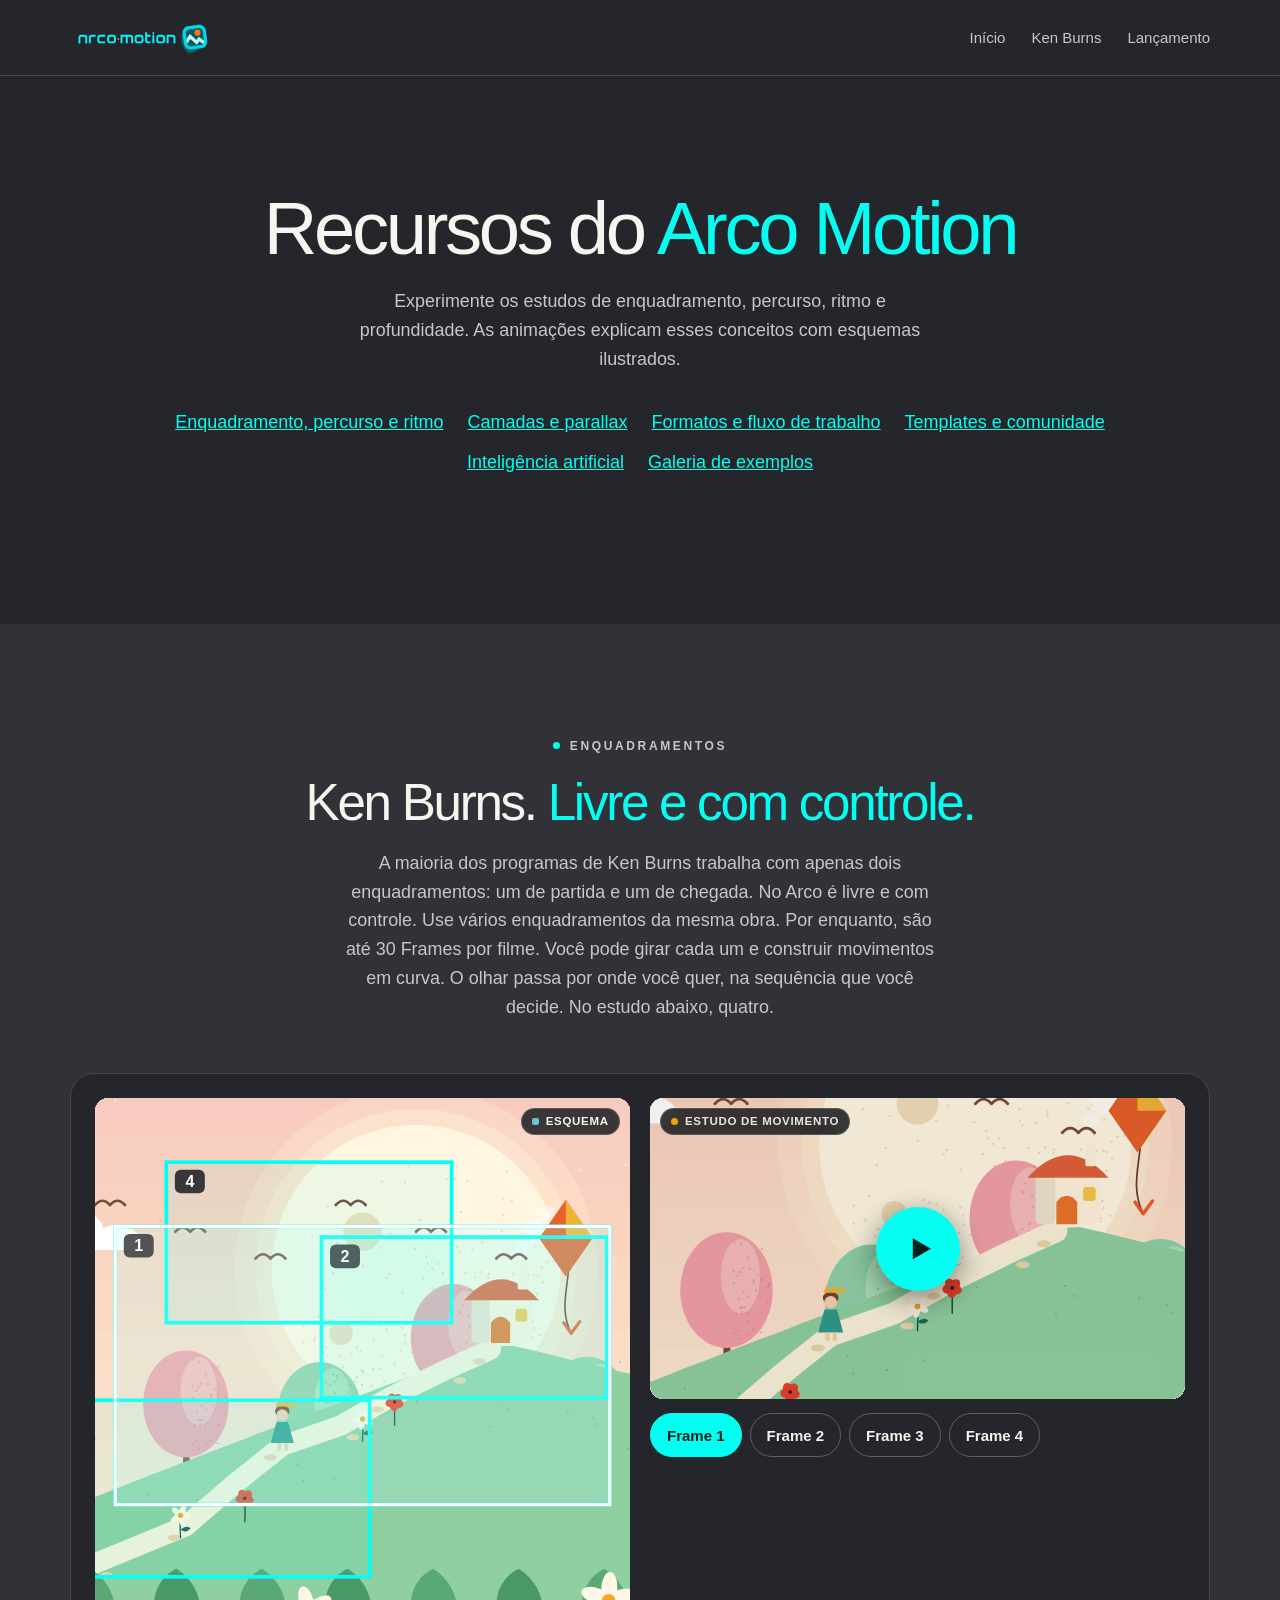
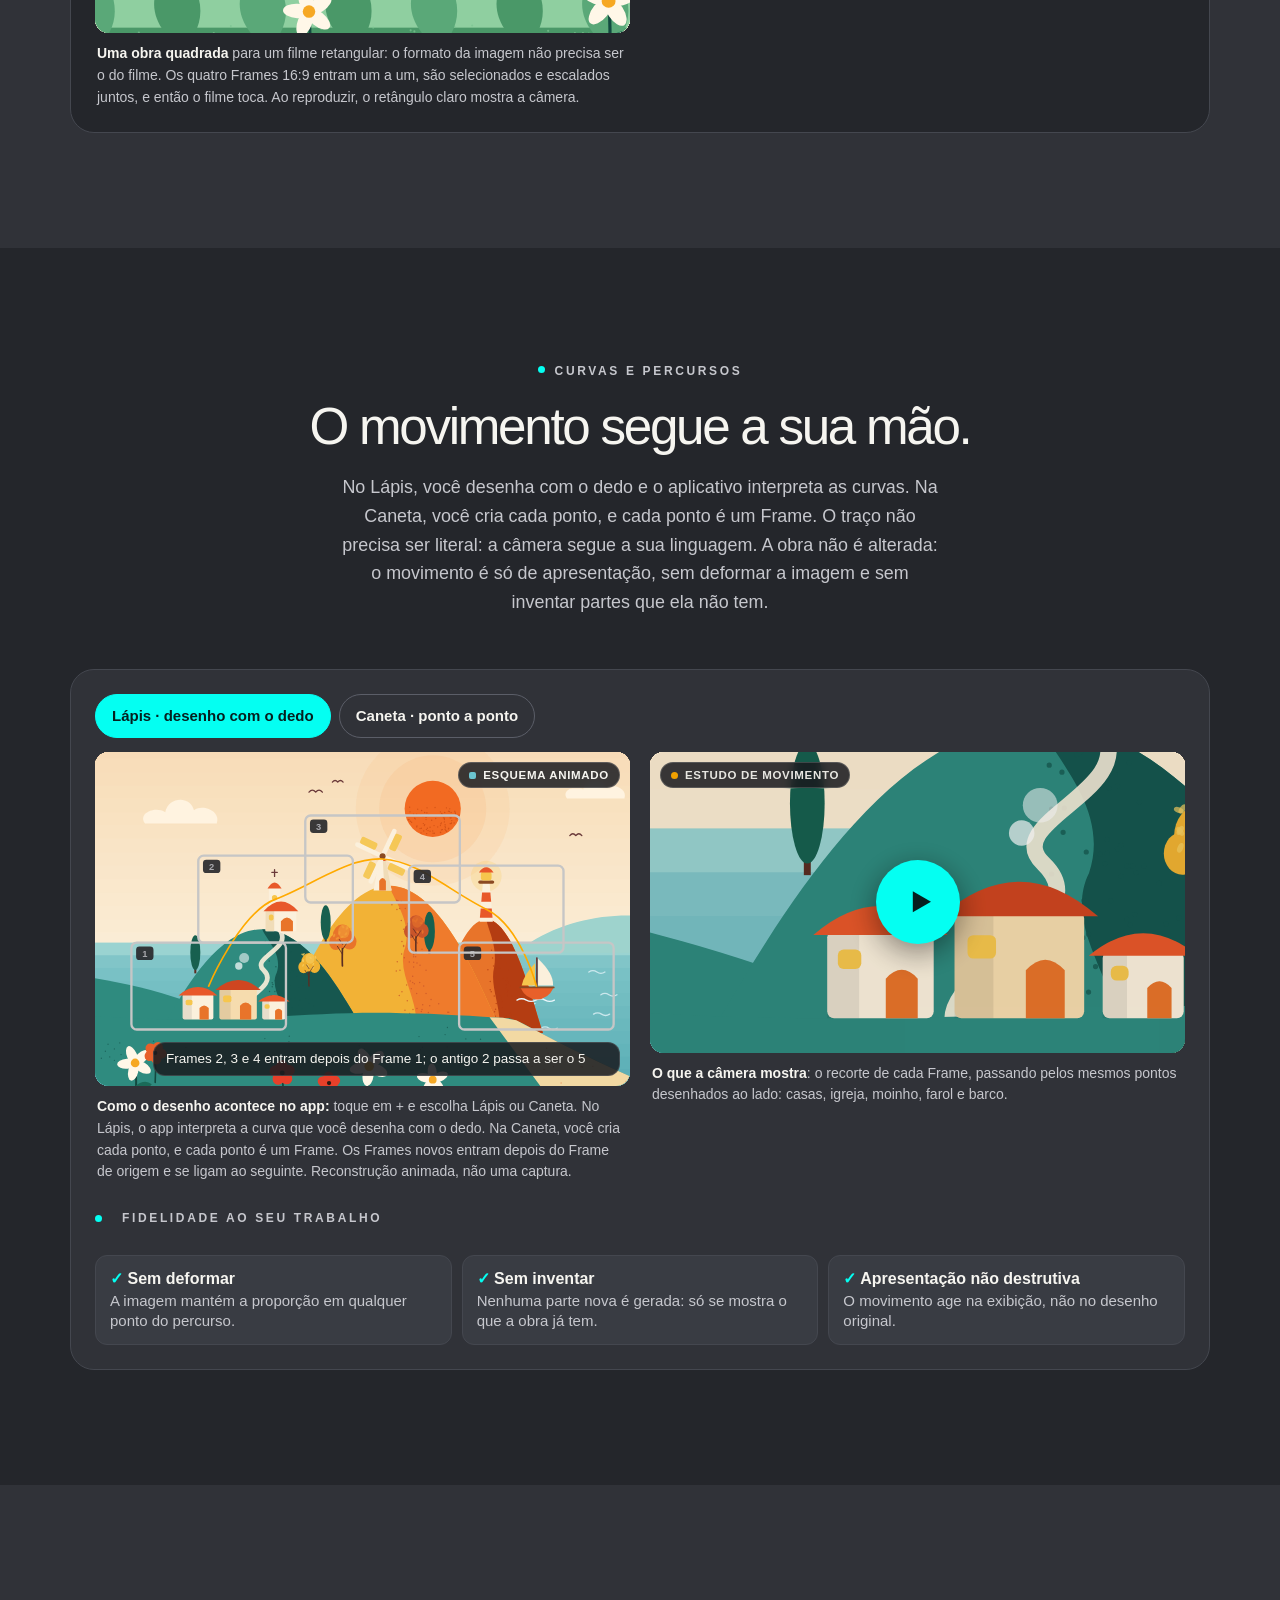
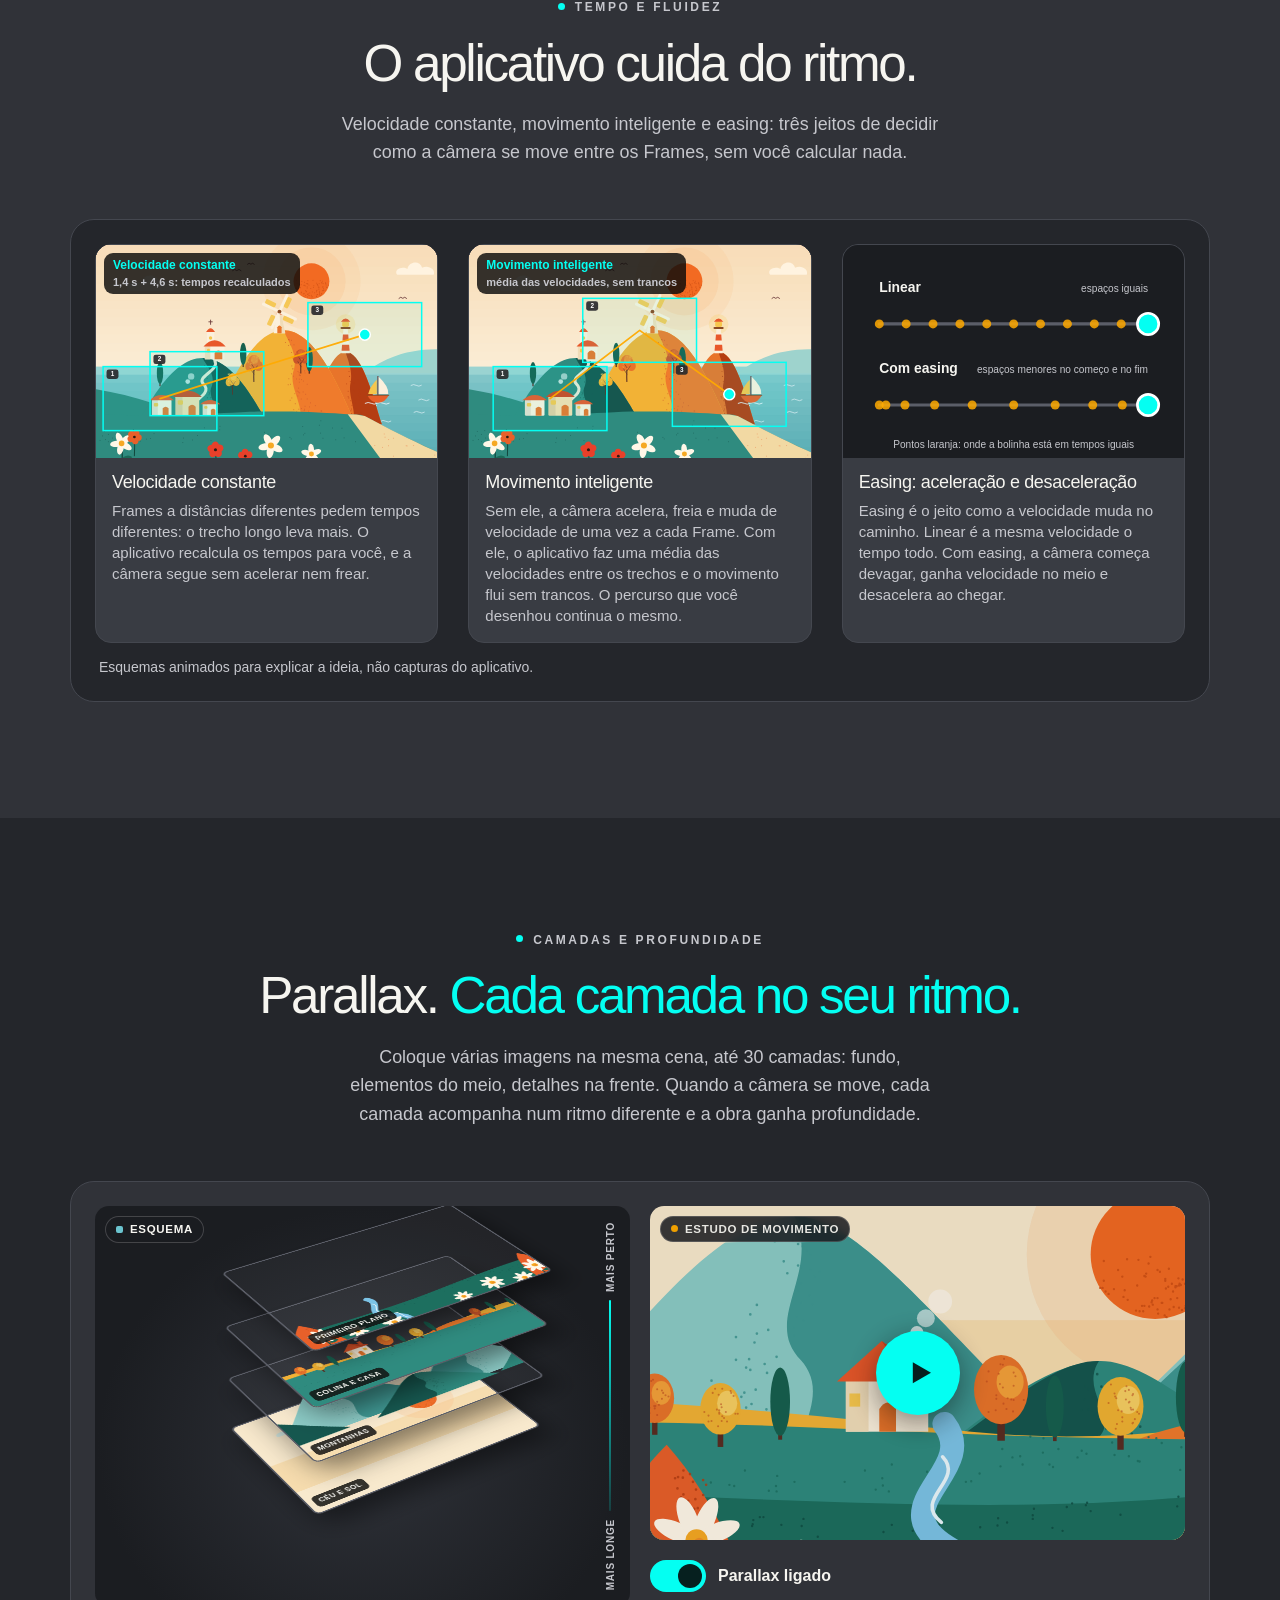
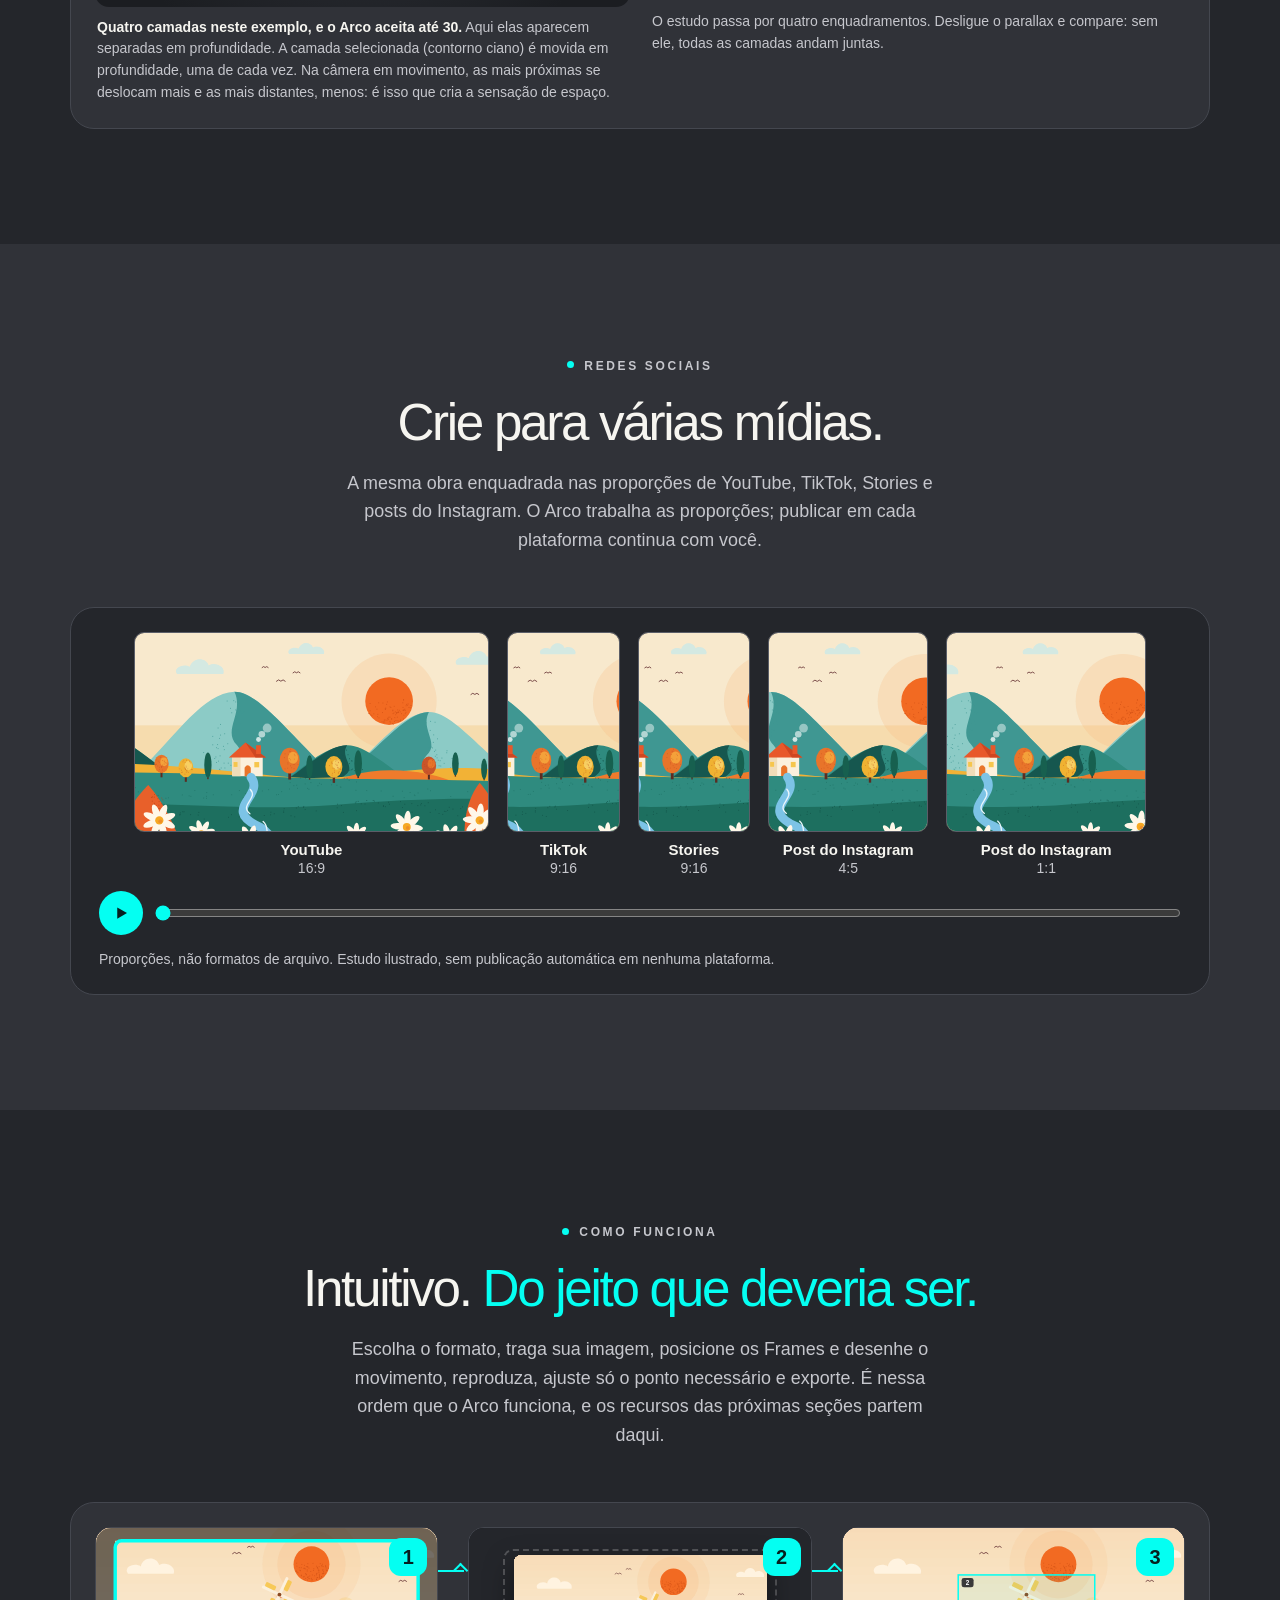
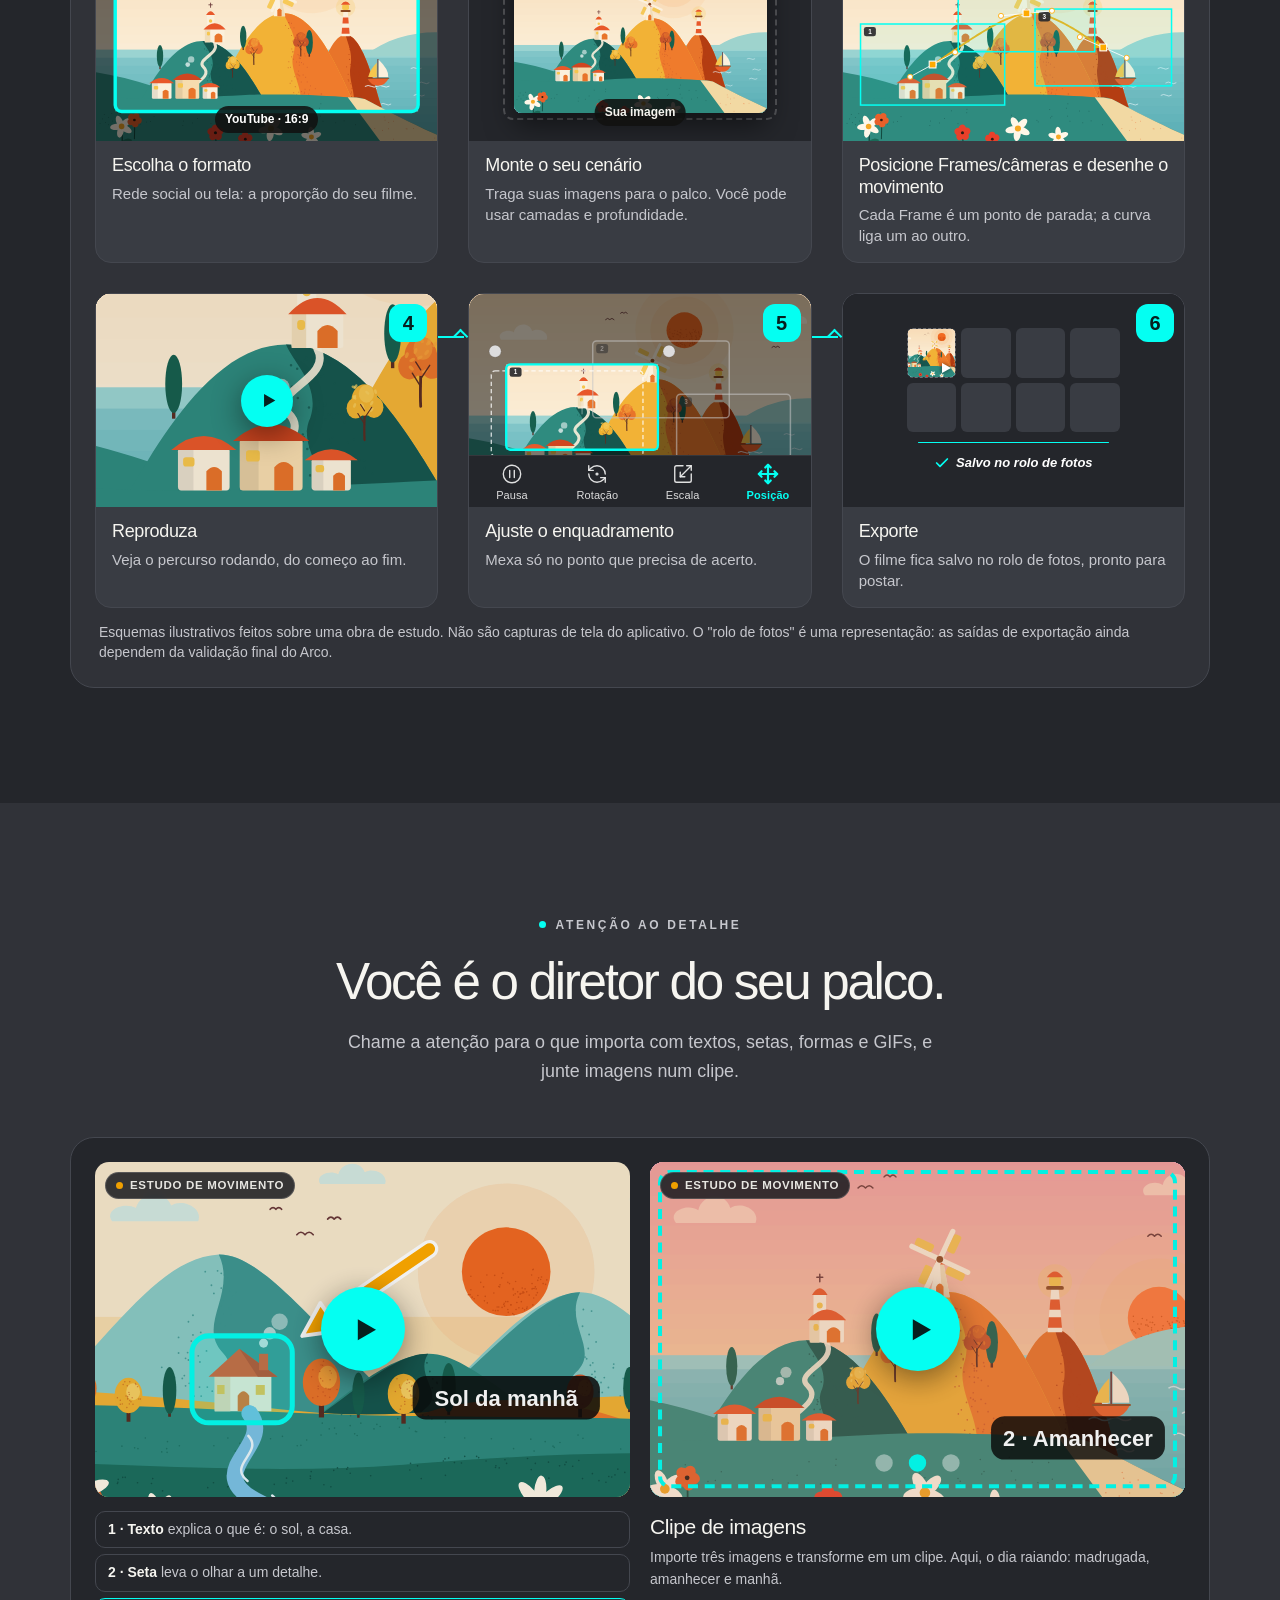
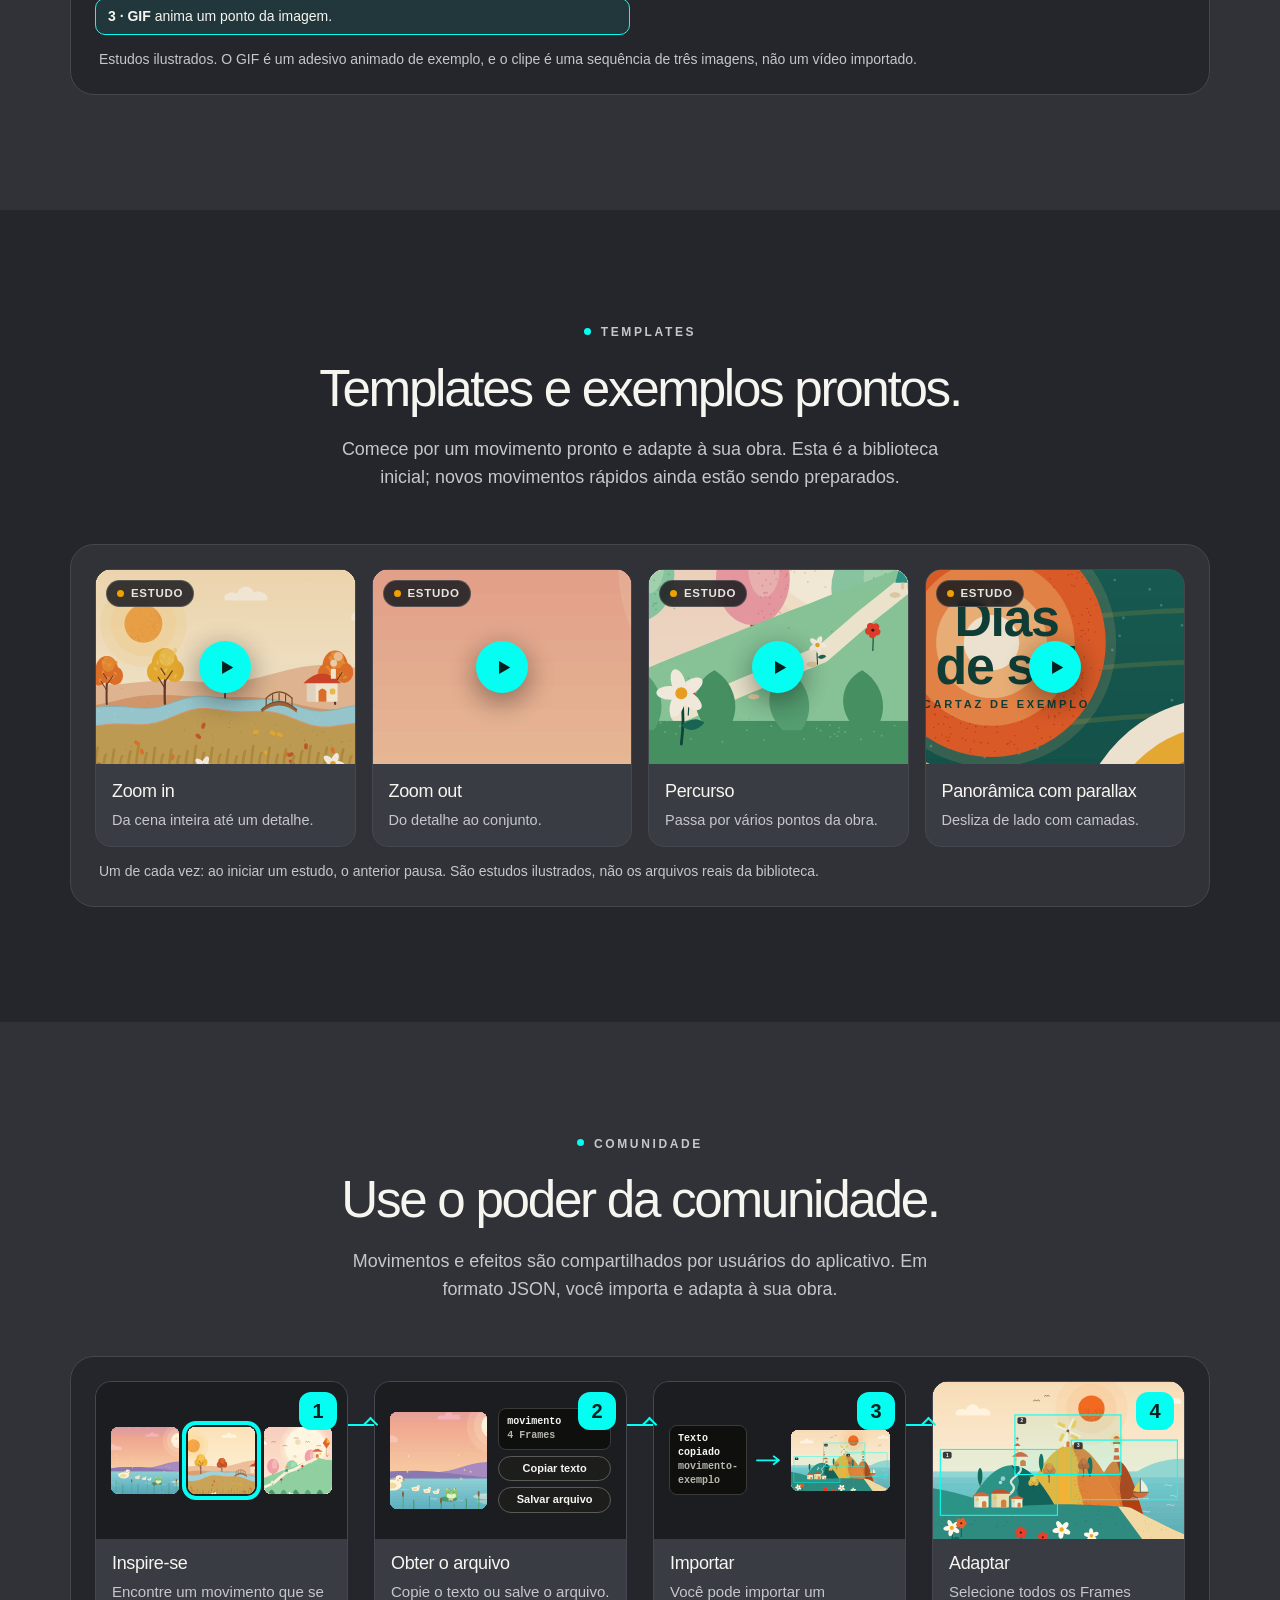
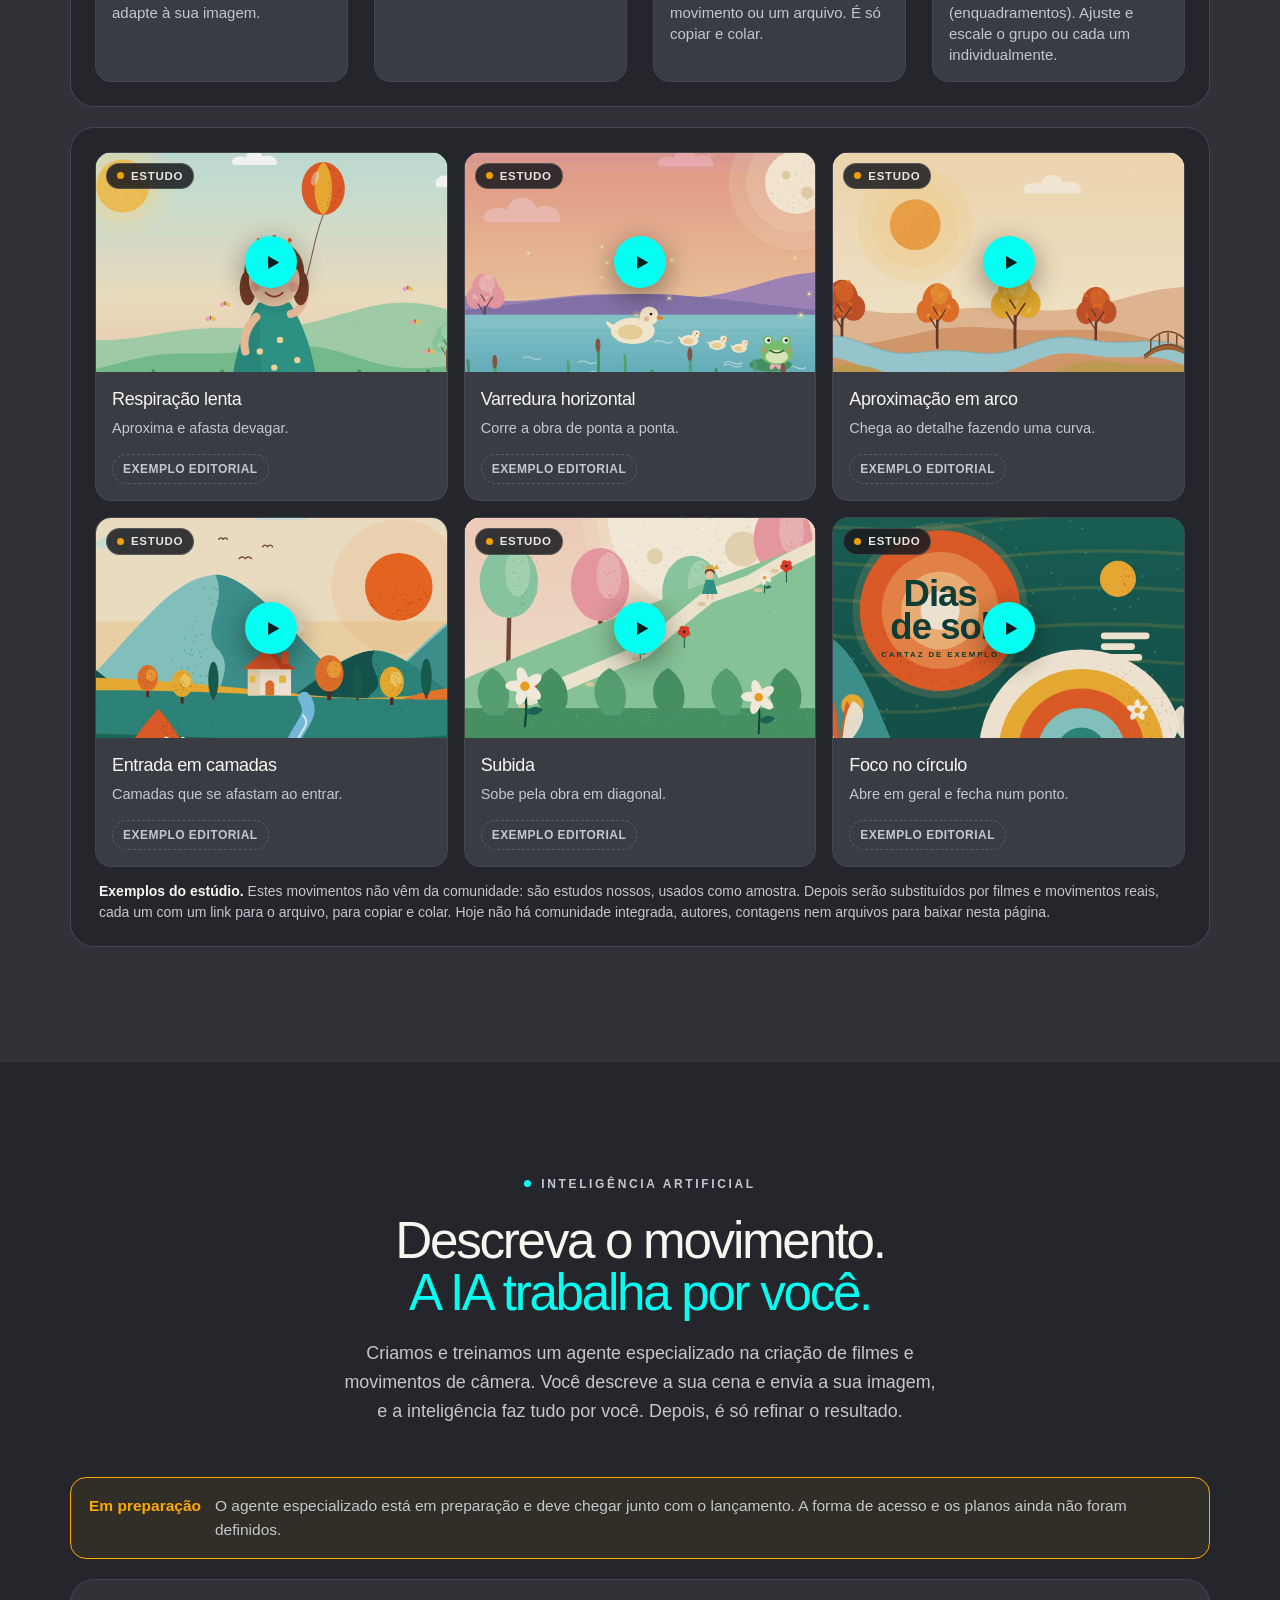
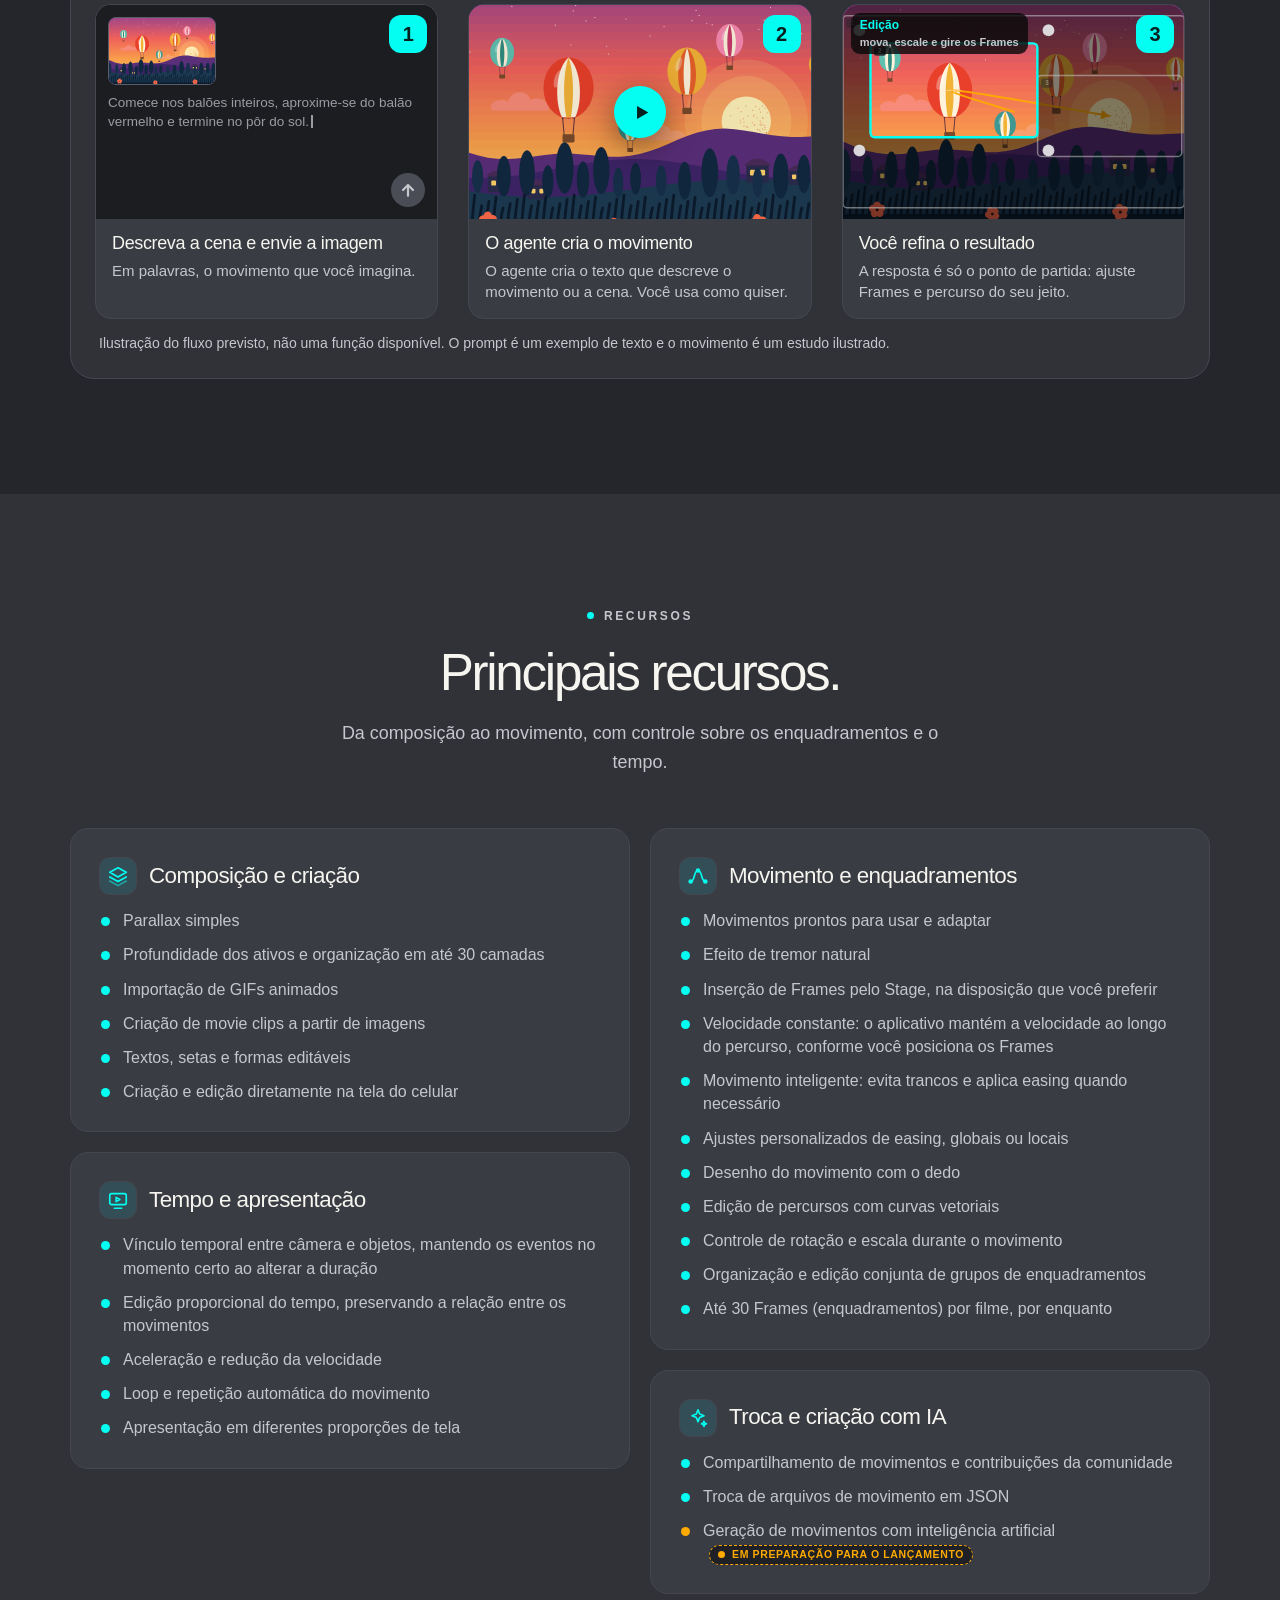
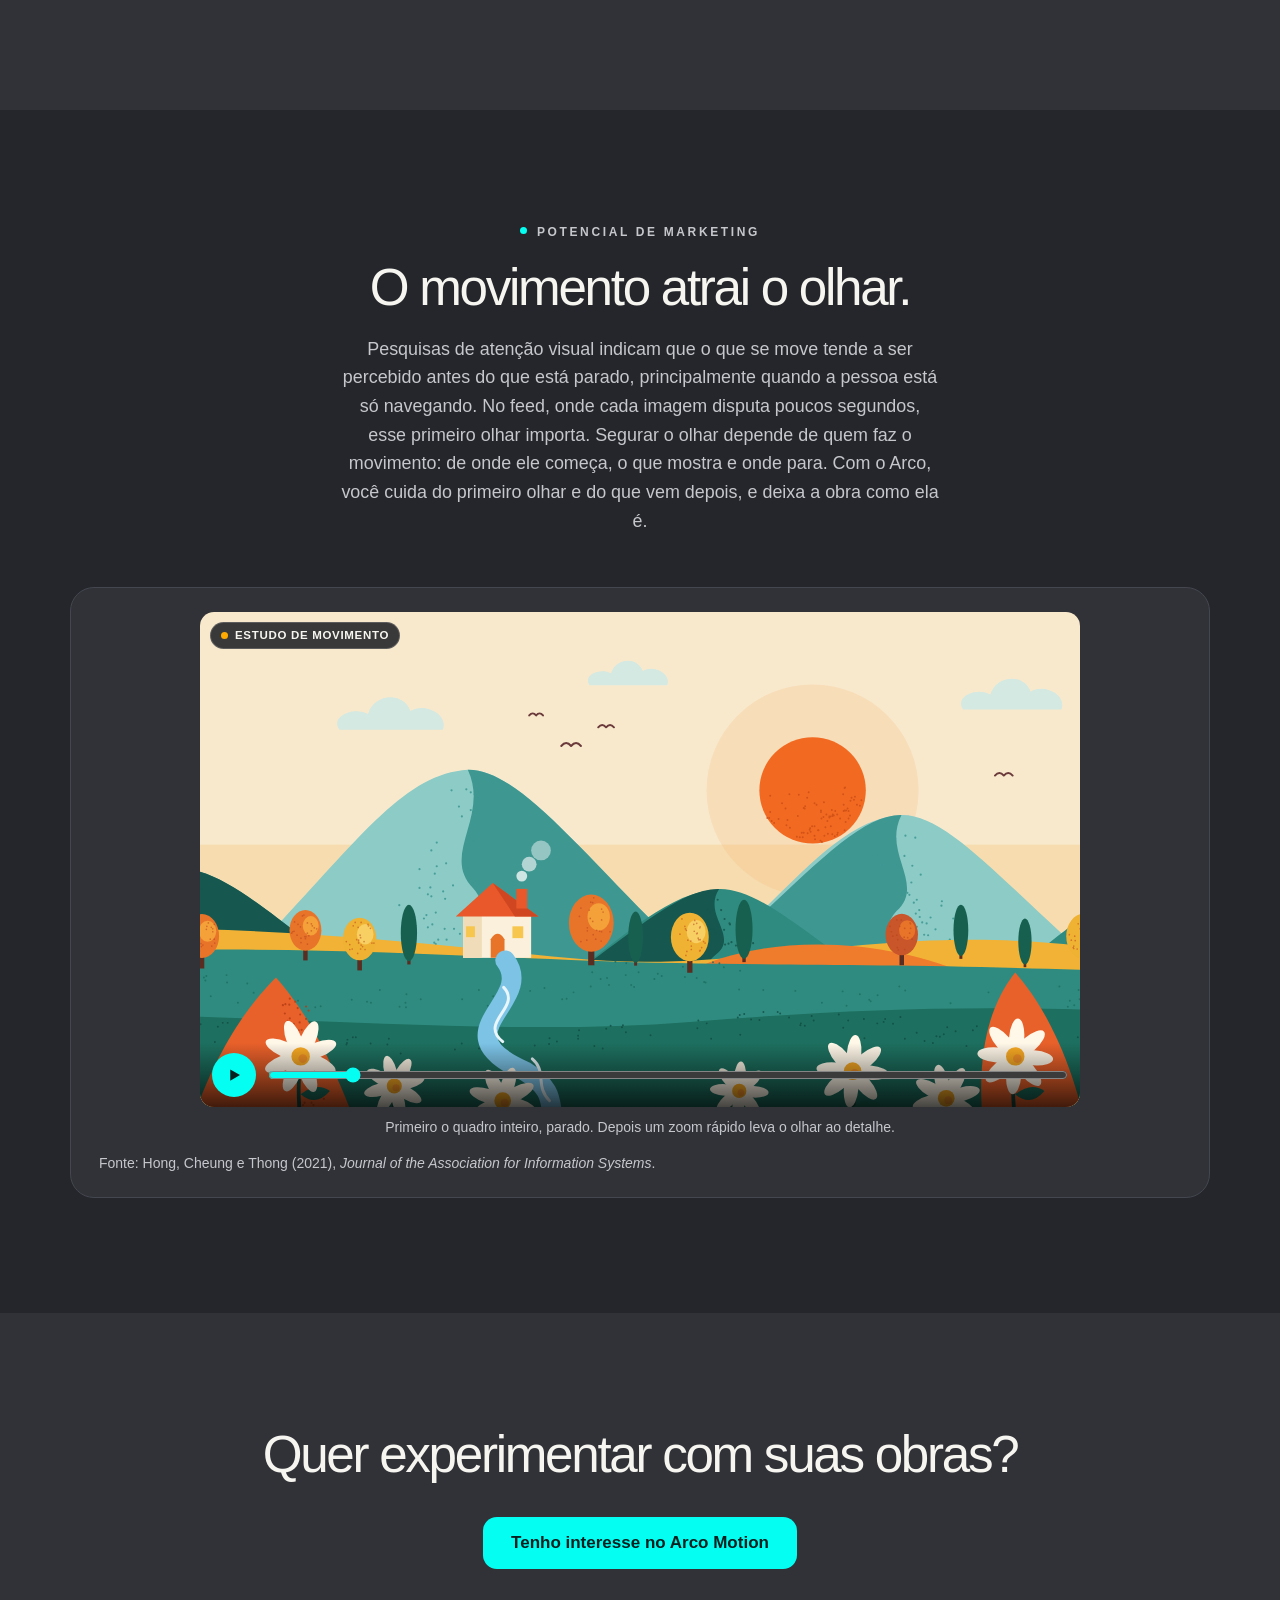
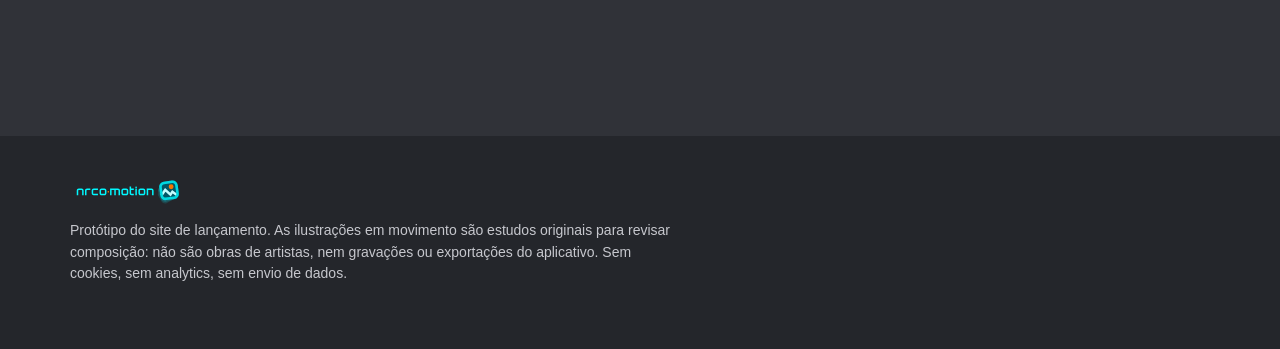
==== recursos.html @ 16046665 "Publica prévia do site Arco Motion" ====
<!doctype html>
<html lang="pt-BR">
<head>
<meta charset="utf-8">
<meta name="viewport" content="width=device-width, initial-scale=1">
<title>Recursos do Arco Motion</title>
<meta name="description" content="Arco Motion: explore estudos de enquadramento, percurso, ritmo e profundidade.">
<meta name="theme-color" content="#24262b">
<link rel="icon" type="image/png" href="assets/arcomotion-simbolo.png">
<link rel="stylesheet" href="css/style.css">
</head>
<body>
<a class="skip" href="#conteudo">Ir para o conteúdo</a>

<header class="top">
  <div class="wrap">
    <a class="brand" href="index.html" aria-label="Arco Motion — início">
      <img src="assets/arco-motion-fundo-escuro.svg" width="382" height="100" alt="Arco Motion">
    </a>
    <nav class="nav landing-nav" aria-label="Páginas">
      <a href="index.html">Início</a>
      <a href="#kenburns">Ken Burns</a>
      <a href="index.html#lista">Lançamento</a>
    </nav>
  </div>
</header>

<main id="conteudo">

<section class="s hero" id="topo" aria-labelledby="h-recursos-page">
  <div class="wrap">
    <div class="head">
      <h1 id="h-recursos-page">Recursos do <span class="cy">Arco Motion</span></h1>
      <p>Experimente os estudos de enquadramento, percurso, ritmo e profundidade. As animações explicam esses conceitos com esquemas ilustrados.</p>
      <nav class="cta landing-actions" aria-label="Explorar por assunto">
        <a href="#kenburns">Enquadramento, percurso e ritmo</a>
        <a href="#camadas">Camadas e parallax</a>
        <a href="#midias">Formatos e fluxo de trabalho</a>
        <a href="#templates">Templates e comunidade</a>
        <a href="#ia">Inteligência artificial</a>
        <a href="index.html#exemplos">Galeria de exemplos</a>
      </nav>
    </div>
  </div>
</section>

<section class="s" id="kenburns" aria-labelledby="h-kb">
  <div class="wrap">
    <div class="head">
      <p class="hat">Enquadramentos</p>
      <h2 id="h-kb">Ken Burns. <span class="sub">Livre e com controle.</span></h2>
      <p>A maioria dos programas de Ken Burns trabalha com apenas dois enquadramentos: um de partida e um de chegada. No Arco é livre e com controle. Use vários enquadramentos da mesma obra. Por enquanto, são até 30 Frames por filme. Você pode girar cada um e construir movimentos em curva. O olhar passa por onde você quer, na sequência que você decide. No estudo abaixo, quatro.</p>
    </div>
    <div class="media">
      <div class="pair">
        <div><div class="ovwrap sq" id="kb-ov"></div><p class="cap"><b>Uma obra quadrada</b> para um filme retangular: o formato da imagem não precisa ser o do filme. Os quatro Frames 16:9 entram um a um, são selecionados e escalados juntos, e então o filme toca. Ao reproduzir, o retângulo claro mostra a câmera.</p></div>
        <div><div class="player" id="kb-pl" data-motion="kenburns" data-aspect="16/9" data-title="Estudo de movimento: quatro enquadramentos da mesma obra"></div>
          <div class="chips" id="kb-chips" role="group" aria-label="Ir para o Frame (enquadramento)"></div></div>
      </div>
    </div>
  </div>
</section>

<section class="s" id="mao" aria-labelledby="h-mao">
  <div class="wrap">
    <div class="head">
      <p class="hat">Curvas e percursos</p>
      <h2 id="h-mao">O movimento segue a sua mão.</h2>
      <p>No Lápis, você desenha com o dedo e o aplicativo interpreta as curvas. Na Caneta, você cria cada ponto, e cada ponto é um Frame. O traço não precisa ser literal: a câmera segue a sua linguagem. A obra não é alterada: o movimento é só de apresentação, sem deformar a imagem e sem inventar partes que ela não tem.</p>
    </div>
    <div class="media">
      <div class="chips" style="margin:0 0 14px" role="group" aria-label="Tipo de percurso">
        <button class="chip" type="button" id="m-hand" aria-pressed="true">Lápis · desenho com o dedo</button>
        <button class="chip" type="button" id="m-vec" aria-pressed="false">Caneta · ponto a ponto</button>
      </div>
      <div class="pair">
        <div><div class="ovwrap" id="mao-ov"></div><p class="cap"><b>Como o desenho acontece no app:</b> toque em + e escolha Lápis ou Caneta. No Lápis, o app interpreta a curva que você desenha com o dedo. Na Caneta, você cria cada ponto, e cada ponto é um Frame. Os Frames novos entram depois do Frame de origem e se ligam ao seguinte. Reconstrução animada, não uma captura.</p></div>
        <div><div class="player" id="mao-pl" data-motion="hand" data-aspect="16/9" data-title="Estudo de movimento: câmera seguindo um percurso desenhado"></div><p class="cap"><b>O que a câmera mostra</b>: o recorte de cada Frame, passando pelos mesmos pontos desenhados ao lado: casas, igreja, moinho, farol e barco.</p></div>
      </div>
      <p class="hat" style="margin:28px 0 12px">Fidelidade ao seu trabalho</p>
      <ul class="checks">
        <li><b>Sem deformar</b>A imagem mantém a proporção em qualquer ponto do percurso.</li>
        <li><b>Sem inventar</b>Nenhuma parte nova é gerada: só se mostra o que a obra já tem.</li>
        <li><b>Apresentação não destrutiva</b>O movimento age na exibição, não no desenho original.</li>
      </ul>
    </div>
  </div>
</section>

<section class="s" id="tempo" aria-labelledby="h-tempo">
  <div class="wrap">
    <div class="head">
      <p class="hat">Tempo e fluidez</p>
      <h2 id="h-tempo">O aplicativo cuida do ritmo.</h2>
      <p>Velocidade constante, movimento inteligente e easing: três jeitos de decidir como a câmera se move entre os Frames, sem você calcular nada.</p>
    </div>
    <div class="media">
      <div class="flow f3 nolink" role="list" aria-label="Tempo e fluidez do movimento">
        <article class="step" role="listitem"><div class="vis" data-vis="speed"></div><h3>Velocidade constante</h3><p>Frames a distâncias diferentes pedem tempos diferentes: o trecho longo leva mais. O aplicativo recalcula os tempos para você, e a câmera segue sem acelerar nem frear.</p></article>
        <article class="step" role="listitem"><div class="vis" data-vis="smart"></div><h3>Movimento inteligente</h3><p>Sem ele, a câmera acelera, freia e muda de velocidade de uma vez a cada Frame. Com ele, o aplicativo faz uma média das velocidades entre os trechos e o movimento flui sem trancos. O percurso que você desenhou continua o mesmo.</p></article>
        <article class="step" role="listitem"><div class="vis" data-vis="ease"></div><h3>Easing: aceleração e desaceleração</h3><p>Easing é o jeito como a velocidade muda no caminho. Linear é a mesma velocidade o tempo todo. Com easing, a câmera começa devagar, ganha velocidade no meio e desacelera ao chegar.</p></article>
      </div>
      <p class="media-note">Esquemas animados para explicar a ideia, não capturas do aplicativo.</p>
    </div>
  </div>
</section>

<section class="s" id="camadas" aria-labelledby="h-cam">
  <div class="wrap">
    <div class="head">
      <p class="hat">Camadas e profundidade</p>
      <h2 id="h-cam">Parallax. <span class="sub">Cada camada no seu ritmo.</span></h2>
      <p>Coloque várias imagens na mesma cena, até 30 camadas: fundo, elementos do meio, detalhes na frente. Quando a câmera se move, cada camada acompanha num ritmo diferente e a obra ganha profundidade.</p>
    </div>
    <div class="media">
      <div class="pair">
        <div><div class="xl" id="xl"></div><p class="cap"><b>Quatro camadas neste exemplo, e o Arco aceita até 30.</b> Aqui elas aparecem separadas em profundidade. A camada selecionada (contorno ciano) é movida em profundidade, uma de cada vez. Na câmera em movimento, as mais próximas se deslocam mais e as mais distantes, menos: é isso que cria a sensação de espaço.</p></div>
        <div><div class="player" id="par-pl" data-motion="parallax" data-aspect="16/10" data-title="Estudo de movimento: parallax entre camadas"></div>
          <div class="sw"><button type="button" role="switch" aria-checked="true" id="par-sw" aria-labelledby="par-lbl"></button><span id="par-lbl">Parallax ligado</span></div>
          <p class="cap">O estudo passa por quatro enquadramentos. Desligue o parallax e compare: sem ele, todas as camadas andam juntas.</p></div>
      </div>
    </div>
  </div>
</section>

<section class="s" id="midias" aria-labelledby="h-mid">
  <div class="wrap">
    <div class="head">
      <p class="hat">Redes sociais</p>
      <h2 id="h-mid">Crie para várias mídias.</h2>
      <p>A mesma obra enquadrada nas proporções de YouTube, TikTok, Stories e posts do Instagram. O Arco trabalha as proporções; publicar em cada plataforma continua com você.</p>
    </div>
    <div class="media">
      <div class="fmts" id="fmts"></div>
      <div id="fmts-bar"></div>
      <p class="media-note">Proporções, não formatos de arquivo. Estudo ilustrado, sem publicação automática em nenhuma plataforma.</p>
    </div>
  </div>
</section>

<section class="s" id="tutorial" aria-labelledby="h-tutorial">
  <div class="wrap">
    <div class="head">
      <p class="hat">Como funciona</p>
      <h2 id="h-tutorial">Intuitivo. <span class="sub">Do jeito que deveria ser.</span></h2>
      <p>Escolha o formato, traga sua imagem, posicione os Frames e desenhe o movimento, reproduza, ajuste só o ponto necessário e exporte. É nessa ordem que o Arco funciona, e os recursos das próximas seções partem daqui.</p>
    </div>
    <div class="media">
      <div class="flow f6" role="list" aria-label="Seis passos do Arco Motion">
        <article class="step" role="listitem"><div class="vis" data-vis="format"></div><span class="num" aria-hidden="true">1</span><h3>Escolha o formato</h3><p>Rede social ou tela: a proporção do seu filme.</p></article>
        <article class="step" role="listitem"><div class="vis" data-vis="image"></div><span class="num" aria-hidden="true">2</span><h3>Monte o seu cenário</h3><p>Traga suas imagens para o palco. Você pode usar camadas e profundidade.</p></article>
        <article class="step" role="listitem"><div class="vis" data-vis="plan"></div><span class="num" aria-hidden="true">3</span><h3>Posicione Frames/câmeras e desenhe o movimento</h3><p>Cada Frame é um ponto de parada; a curva liga um ao outro.</p></article>
        <article class="step" role="listitem"><div class="vis" data-vis="play"></div><span class="num" aria-hidden="true">4</span><h3>Reproduza</h3><p>Veja o percurso rodando, do começo ao fim.</p></article>
        <article class="step" role="listitem"><div class="vis" data-vis="adjust"></div><span class="num" aria-hidden="true">5</span><h3>Ajuste o enquadramento</h3><p>Mexa só no ponto que precisa de acerto.</p></article>
        <article class="step" role="listitem"><div class="vis" data-vis="export"></div><span class="num" aria-hidden="true">6</span><h3>Exporte</h3><p>O filme fica salvo no rolo de fotos, pronto para postar.</p></article>
      </div>
      <p class="media-note">Esquemas ilustrativos feitos sobre uma obra de estudo. Não são capturas de tela do aplicativo. O "rolo de fotos" é uma representação: as saídas de exportação ainda dependem da validação final do Arco.</p>
    </div>
  </div>
</section>

<section class="s" id="atencao" aria-labelledby="h-at">
  <div class="wrap">
    <div class="head">
      <p class="hat">Atenção ao detalhe</p>
      <h2 id="h-at">Você é o diretor do seu palco.</h2>
      <p>Chame a atenção para o que importa com textos, setas, formas e GIFs, e junte imagens num clipe.</p>
    </div>
    <div class="media">
      <div class="pair">
        <div>
          <div class="player" data-motion="dir" data-aspect="16/10" data-overlay="dir" data-title="Estudo: texto, seta e GIF entrando no mesmo quadro"></div>
          <ol class="dsteps" id="dir-steps"><li><b>1 · Texto</b> explica o que é: o sol, a casa.</li><li><b>2 · Seta</b> leva o olhar a um detalhe.</li><li><b>3 · GIF</b> anima um ponto da imagem.</li></ol>
        </div>
        <div>
          <div class="player" data-motion="clip" data-aspect="16/10" data-overlay="clip" data-title="Estudo: o dia raiando, três imagens transformadas em um clipe"></div>
          <h3 style="margin:14px 0 4px">Clipe de imagens</h3><p class="cap" style="margin:0">Importe três imagens e transforme em um clipe. Aqui, o dia raiando: madrugada, amanhecer e manhã.</p>
        </div>
      </div>
      <p class="media-note">Estudos ilustrados. O GIF é um adesivo animado de exemplo, e o clipe é uma sequência de três imagens, não um vídeo importado.</p>
    </div>
  </div>
</section>

<section class="s" id="templates" aria-labelledby="h-tpl">
  <div class="wrap">
    <div class="head">
      <p class="hat">Templates</p>
      <h2 id="h-tpl">Templates e exemplos prontos.</h2>
      <p>Comece por um movimento pronto e adapte à sua obra. Esta é a biblioteca inicial; novos movimentos rápidos ainda estão sendo preparados.</p>
    </div>
    <div class="media">
      <div class="grid g4">
        <article class="card"><div class="player compact" data-motion="tzoomin" data-aspect="4/3" data-title="Estudo: zoom in"></div><h3>Zoom in</h3><p>Da cena inteira até um detalhe.</p></article>
        <article class="card"><div class="player compact" data-motion="tzoomout" data-aspect="4/3" data-title="Estudo: zoom out"></div><h3>Zoom out</h3><p>Do detalhe ao conjunto.</p></article>
        <article class="card"><div class="player compact" data-motion="tperc" data-aspect="4/3" data-title="Estudo: percurso"></div><h3>Percurso</h3><p>Passa por vários pontos da obra.</p></article>
        <article class="card"><div class="player compact" data-motion="tpan" data-aspect="4/3" data-title="Estudo: panorâmica com parallax"></div><h3>Panorâmica com parallax</h3><p>Desliza de lado com camadas.</p></article>
      </div>
      <p class="media-note">Um de cada vez: ao iniciar um estudo, o anterior pausa. São estudos ilustrados, não os arquivos reais da biblioteca.</p>
    </div>
  </div>
</section>

<section class="s" id="comunidade" aria-labelledby="h-com">
  <div class="wrap">
    <div class="head">
      <p class="hat">Comunidade</p>
      <h2 id="h-com">Use o poder da comunidade.</h2>
      <p>Movimentos e efeitos são compartilhados por usuários do aplicativo. Em formato JSON, você importa e adapta à sua obra.</p>
    </div>
    <div class="media">
      <div class="flow f4" role="list" aria-label="Fluxo de compartilhamento de movimentos">
        <article class="step" role="listitem"><div class="vis" data-vis="choose"></div><span class="num" aria-hidden="true">1</span><h3>Inspire-se</h3><p>Encontre um movimento que se adapte à sua imagem.</p></article>
        <article class="step" role="listitem"><div class="vis" data-vis="file"></div><span class="num" aria-hidden="true">2</span><h3>Obter o arquivo</h3><p>Copie o texto ou salve o arquivo.</p></article>
        <article class="step" role="listitem"><div class="vis" data-vis="import"></div><span class="num" aria-hidden="true">3</span><h3>Importar</h3><p>Você pode importar um movimento ou um arquivo. É só copiar e colar.</p></article>
        <article class="step" role="listitem"><div class="vis" data-vis="adapt"></div><span class="num" aria-hidden="true">4</span><h3>Adaptar</h3><p>Selecione todos os Frames (enquadramentos). Ajuste e escale o grupo ou cada um individualmente.</p></article>
      </div>
    </div>
    <div class="media">
      <div class="grid g3" id="com-grid">
        <article class="card"><div class="player compact" data-motion="c1" data-aspect="16/10" data-title="Estudo: respiração lenta"></div><h3>Respiração lenta</h3><p>Aproxima e afasta devagar.</p><div class="tagrow"><span class="pill">Exemplo editorial</span></div></article>
        <article class="card"><div class="player compact" data-motion="c2" data-aspect="16/10" data-title="Estudo: varredura horizontal"></div><h3>Varredura horizontal</h3><p>Corre a obra de ponta a ponta.</p><div class="tagrow"><span class="pill">Exemplo editorial</span></div></article>
        <article class="card"><div class="player compact" data-motion="c3" data-aspect="16/10" data-title="Estudo: aproximação em arco"></div><h3>Aproximação em arco</h3><p>Chega ao detalhe fazendo uma curva.</p><div class="tagrow"><span class="pill">Exemplo editorial</span></div></article>
        <article class="card"><div class="player compact" data-motion="c4" data-aspect="16/10" data-title="Estudo: entrada em camadas"></div><h3>Entrada em camadas</h3><p>Camadas que se afastam ao entrar.</p><div class="tagrow"><span class="pill">Exemplo editorial</span></div></article>
        <article class="card"><div class="player compact" data-motion="c5" data-aspect="16/10" data-title="Estudo: subida"></div><h3>Subida</h3><p>Sobe pela obra em diagonal.</p><div class="tagrow"><span class="pill">Exemplo editorial</span></div></article>
        <article class="card"><div class="player compact" data-motion="c6" data-aspect="16/10" data-title="Estudo: foco no círculo"></div><h3>Foco no círculo</h3><p>Abre em geral e fecha num ponto.</p><div class="tagrow"><span class="pill">Exemplo editorial</span></div></article>
      </div>
      <p class="media-note"><b>Exemplos do estúdio.</b> Estes movimentos não vêm da comunidade: são estudos nossos, usados como amostra. Depois serão substituídos por filmes e movimentos reais, cada um com um link para o arquivo, para copiar e colar. Hoje não há comunidade integrada, autores, contagens nem arquivos para baixar nesta página.</p>
    </div>
  </div>
</section>

<section class="s" id="ia" aria-labelledby="h-ia">
  <div class="wrap">
    <div class="head">
      <p class="hat">Inteligência artificial</p>
      <h2 id="h-ia">Descreva o movimento.<br><span class="sub">A IA trabalha por você.</span></h2>
      <p>Criamos e treinamos um agente especializado na criação de filmes e movimentos de câmera. Você descreve a sua cena e envia a sua imagem, e a inteligência faz tudo por você. Depois, é só refinar o resultado.</p>
    </div>
    <div class="status" role="note"><b>Em preparação</b><span>O agente especializado está em preparação e deve chegar junto com o lançamento. A forma de acesso e os planos ainda não foram definidos.</span></div>
    <div class="media">
      <div class="flow f3 nolink" role="list" aria-label="Fluxo previsto com IA">
        <article class="step" role="listitem"><div class="vis" data-vis="prompt"></div><span class="num" aria-hidden="true">1</span><h3>Descreva a cena e envie a imagem</h3><p>Em palavras, o movimento que você imagina.</p></article>
        <article class="step" role="listitem"><div class="vis" data-vis="result"></div><span class="num" aria-hidden="true">2</span><h3>O agente cria o movimento</h3><p>O agente cria o texto que descreve o movimento ou a cena. Você usa como quiser.</p></article>
        <article class="step" role="listitem"><div class="vis" data-vis="edit"></div><span class="num" aria-hidden="true">3</span><h3>Você refina o resultado</h3><p>A resposta é só o ponto de partida: ajuste Frames e percurso do seu jeito.</p></article>
      </div>
      <p class="media-note">Ilustração do fluxo previsto, não uma função disponível. O prompt é um exemplo de texto e o movimento é um estudo ilustrado.</p>
    </div>
  </div>
</section>

<section class="s" id="recursos" aria-labelledby="h-rec">
  <div class="wrap">
    <div class="head">
      <p class="hat">Recursos</p>
      <h2 id="h-rec">Principais recursos.</h2>
      <p>Da composição ao movimento, com controle sobre os enquadramentos e o tempo.</p>
    </div>
    <div class="rec">
<div class="rcol">
<section style="order:1" aria-label="Composição e criação"><h3><span class="ric" aria-hidden="true"><svg viewBox="0 0 24 24" fill="none" stroke="currentColor" stroke-width="1.8" stroke-linecap="round" stroke-linejoin="round"><path d="M12 3 3 8l9 5 9-5-9-5Z"/><path d="m3 13 9 5 9-5"/><path d="m3 17.5 9 5 9-5" opacity=".5"/></svg></span>Composição e criação</h3><ul><li>Parallax simples</li><li>Profundidade dos ativos e organização em até 30 camadas</li><li>Importação de GIFs animados</li><li>Criação de movie clips a partir de imagens</li><li>Textos, setas e formas editáveis</li><li>Criação e edição diretamente na tela do celular</li></ul></section>
<section style="order:3" aria-label="Tempo e apresentação"><h3><span class="ric" aria-hidden="true"><svg viewBox="0 0 24 24" fill="none" stroke="currentColor" stroke-width="1.8" stroke-linecap="round" stroke-linejoin="round"><rect x="3" y="5" width="18" height="12" rx="2"/><path d="M10 9.2v4.6l4-2.3-4-2.3Z"/><path d="M8 21h8"/></svg></span>Tempo e apresentação</h3><ul><li>Vínculo temporal entre câmera e objetos, mantendo os eventos no momento certo ao alterar a duração</li><li>Edição proporcional do tempo, preservando a relação entre os movimentos</li><li>Aceleração e redução da velocidade</li><li>Loop e repetição automática do movimento</li><li>Apresentação em diferentes proporções de tela</li></ul></section>
</div>
<div class="rcol">
<section style="order:2" aria-label="Movimento e enquadramentos"><h3><span class="ric" aria-hidden="true"><svg viewBox="0 0 24 24" fill="none" stroke="currentColor" stroke-width="1.8" stroke-linecap="round" stroke-linejoin="round"><path d="M4 18c5 0 3-12 8-12s3 12 8 12"/><circle cx="4" cy="18" r="1.6"/><circle cx="12" cy="6" r="1.6"/><circle cx="20" cy="18" r="1.6"/></svg></span>Movimento e enquadramentos</h3><ul><li>Movimentos prontos para usar e adaptar</li><li>Efeito de tremor natural</li><li>Inserção de Frames pelo Stage, na disposição que você preferir</li><li>Velocidade constante: o aplicativo mantém a velocidade ao longo do percurso, conforme você posiciona os Frames</li><li>Movimento inteligente: evita trancos e aplica easing quando necessário</li><li>Ajustes personalizados de easing, globais ou locais</li><li>Desenho do movimento com o dedo</li><li>Edição de percursos com curvas vetoriais</li><li>Controle de rotação e escala durante o movimento</li><li>Organização e edição conjunta de grupos de enquadramentos</li><li>Até 30 Frames (enquadramentos) por filme, por enquanto</li></ul></section>
<section style="order:4" aria-label="Troca e criação com IA"><h3><span class="ric" aria-hidden="true"><svg viewBox="0 0 24 24" fill="none" stroke="currentColor" stroke-width="1.8" stroke-linecap="round" stroke-linejoin="round"><path d="M12 3l1.8 4.6L18.5 9.5l-4.7 1.9L12 16l-1.8-4.6L5.5 9.5l4.7-1.9L12 3Z"/><path d="M18.5 15.5l.8 2 2 .8-2 .8-.8 2-.8-2-2-.8 2-.8.8-2Z"/></svg></span>Troca e criação com IA</h3><ul><li>Compartilhamento de movimentos e contribuições da comunidade</li><li>Troca de arquivos de movimento em JSON</li><li class="prep">Geração de movimentos com inteligência artificial <span class="tag pend">Em preparação para o lançamento</span></li></ul></section>
</div>
</div>
  </div>
</section>

<section class="s" id="feed" aria-labelledby="h-feed">
  <div class="wrap">
    <div class="head">
      <p class="hat">Potencial de marketing</p>
      <h2 id="h-feed">O movimento atrai o olhar.</h2>
      <p>Pesquisas de atenção visual indicam que o que se move tende a ser percebido antes do que está parado, principalmente quando a pessoa está só navegando. No feed, onde cada imagem disputa poucos segundos, esse primeiro olhar importa. Segurar o olhar depende de quem faz o movimento: de onde ele começa, o que mostra e onde para. Com o Arco, você cuida do primeiro olhar e do que vem depois, e deixa a obra como ela é.</p>
    </div>
    <div class="media">
      <div style="max-width:880px;margin:0 auto 6px">
        <div class="player" data-motion="zoom" data-aspect="16/9" data-autoplay="1" data-id="zoom" data-title="Estudo de movimento: a obra inteira, parada, e depois um zoom rápido no detalhe"></div>
        <p class="cap" style="text-align:center">Primeiro o quadro inteiro, parado. Depois um zoom rápido leva o olhar ao detalhe.</p>
      </div>
      <p class="media-note">Fonte: Hong, Cheung e Thong (2021), <i>Journal of the Association for Information Systems</i>.</p>
    </div>
  </div>
</section>

<section class="s closing" aria-labelledby="h-interesse">
  <div class="wrap">
    <div class="head">
      <h2 id="h-interesse">Quer experimentar com suas obras?</h2>
      <div class="cta"><a class="btn" href="index.html#lista">Tenho interesse no Arco Motion</a></div>
    </div>
  </div>
</section>

</main>

<footer>
  <div class="wrap">
    <img src="assets/arco-motion-fundo-escuro.svg" width="382" height="100" alt="Arco Motion">
    <p>Protótipo do site de lançamento. As ilustrações em movimento são estudos originais para revisar composição: não são obras de artistas, nem gravações ou exportações do aplicativo. Sem cookies, sem analytics, sem envio de dados.</p>
  </div>
</footer>

<script src="js/scenes.js"></script>
<script src="js/app.js"></script>
</body>
</html>
---- css/style.css ----
/* Arco Motion — site de lançamento (protótipo)
   Cores da marca amostradas do arquivo oficial do logo:
   ciano #04FFF2 · âmbar #FFAA00 · fundo #1D1D1B · azul-suave #6BC4CF */
:root {
  /* fundos amostrados dos painéis do aplicativo (arco-app-test, index.html):
     --bg #24262B · --surface #303238 · --surface2 #393C43 · --surface3 #4a4d55 */
  --bg: #24262b;
  --bg-2: #393c43;
  --panel: #303238;
  --stage: #1b1d21;
  --line: #44474f;
  --line-2: #5b5e68;
  --text: #f6f5f0;
  --muted: #c6c7cd;
  --cyan: #04fff2;
  --amber: #ffaa00;
  --coral: #ff6b5b;
  --soft: #6bc4cf;
  --r: 18px;
  --wrap: 1180px;
  --sans: "Helvetica Neue", Helvetica, Arial, "Liberation Sans", sans-serif;
  color-scheme: dark;
}
*, *::before, *::after { box-sizing: border-box; }
html { -webkit-text-size-adjust: 100%; scroll-behavior: smooth; scroll-padding-top: 12px; }
body { margin: 0; background: var(--bg); color: var(--text); font-family: var(--sans); font-size: 18px; line-height: 1.55; overflow-x: hidden; }
img, svg { max-width: 100%; display: block; }
a { color: var(--cyan); }
:focus-visible { outline: 3px solid var(--cyan); outline-offset: 3px; border-radius: 6px; }
.sr { position: absolute; width: 1px; height: 1px; overflow: hidden; clip: rect(0 0 0 0); white-space: nowrap; }
.skip { position: absolute; left: 12px; top: -80px; background: var(--cyan); color: #06201f; padding: 10px 16px; border-radius: 10px; font-weight: 700; z-index: 50; text-decoration: none; }
.skip:focus { top: 12px; }
.wrap { width: 100%; max-width: var(--wrap); margin: 0 auto; padding: 0 20px; }

/* ---------- cabeçalho ---------- */
.top { padding: 18px 0; border-bottom: 1px solid var(--line); }
.top .wrap { display: flex; align-items: center; justify-content: space-between; gap: 20px; }
.brand { display: block; line-height: 0; }
.brand img { height: 38px; width: auto; }
.nav { display: none; gap: 26px; }
.nav a { color: var(--muted); text-decoration: none; font-size: 15px; padding: 8px 0; }
.nav a:hover { color: var(--text); }
@media (min-width: 860px) { .nav { display: flex; } }

/* ---------- seções: título → explicação → mídia ---------- */
section.s { padding: clamp(64px, 9vw, 120px) 0; background: var(--bg); }
main > section.s:nth-of-type(even) { background: #303238; --panel: #24262b; }
.hat { display: inline-flex; align-items: center; gap: 10px; margin: 0 0 22px; color: var(--muted); font-size: 12px; font-weight: 700; letter-spacing: .22em; text-transform: uppercase; line-height: 1.3; max-width: none; }
.hat::before { content: ""; display: inline-block; width: 7px; height: 7px; margin-right: 10px; vertical-align: .12em; border-radius: 50%; background: var(--cyan); }
.head { max-width: 820px; margin: 0 auto clamp(30px, 4.4vw, 52px); text-align: center; }
h1, h2 { margin: 0; font-weight: 400; letter-spacing: -.045em; line-height: 1.02; }
h3 { font-weight: 400; letter-spacing: -.02em; }
h1 { font-size: clamp(2.5rem, 5.8vw, 4.7rem); }
h1 .cy { color: var(--cyan); }
h1 .accent { display: block; margin-top: .22em; font-size: .56em; letter-spacing: -.04em; color: var(--text); }
h2 { font-size: clamp(2rem, 4vw, 3.3rem); }
h2 .sub { color: var(--cyan); }
.head p { margin: 20px auto 0; color: var(--muted); font-size: clamp(1rem, 1.6vw, 1.12rem); line-height: 1.6; max-width: 60ch; font-weight: 400; }
.head p.hat { display: block; margin: 0 0 22px; color: var(--muted); font-size: 12px; font-weight: 700; letter-spacing: .22em; text-transform: uppercase; line-height: 1.3; max-width: none; }
.hero { padding-top: clamp(32px, 4.5vw, 56px); }
.hero .head { max-width: 1040px; margin-bottom: clamp(22px, 3vw, 32px); }

/* ---------- mídia ---------- */
.media { background: var(--panel); border: 1px solid var(--line); border-radius: 24px; padding: clamp(12px, 2.2vw, 24px); }
.media + .media { margin-top: 20px; }
.media-note { margin: 14px 4px 0; font-size: 14px; color: var(--muted); line-height: 1.45; }
.media-note b { color: var(--text); font-weight: 600; }
.tag { display: inline-flex; align-items: center; gap: 7px; font-size: 11.5px; font-weight: 700; letter-spacing: .06em; text-transform: uppercase; padding: 6px 10px; border-radius: 999px; background: rgba(27, 29, 33, .86); color: var(--text); border: 1px solid rgba(255, 255, 255, .18); backdrop-filter: blur(4px); line-height: 1.1; }
.tag::before { content: ""; width: 7px; height: 7px; border-radius: 50%; background: var(--amber); flex: none; }
.tag.sch::before { background: var(--soft); border-radius: 2px; }
.tag.pend { border-style: dashed; border-color: var(--amber); color: var(--amber); }
.tag.pend::before { background: var(--amber); }

/* player */
.player { position: relative; border-radius: 14px; overflow: hidden; background: var(--stage); isolation: isolate; }
.stagewrap { position: relative; width: 100%; aspect-ratio: var(--ar, 16/9); background: var(--stage); overflow: hidden; }
.stagewrap > svg.scene { position: absolute; inset: 0; width: 100%; height: 100%; }
.stagewrap > svg.ov { position: absolute; inset: 0; width: 100%; height: 100%; pointer-events: none; }
.stagewrap > video { position: absolute; inset: 0; width: 100%; height: 100%; object-fit: cover; }
.player .tag { position: absolute; left: 10px; top: 10px; z-index: 3; }
.bigplay { position: absolute; inset: 0; z-index: 4; display: grid; place-items: center; background: rgba(0, 0, 0, .06); border: 0; cursor: pointer; padding: 0; transition: background .2s; }
.bigplay:hover { background: rgba(0, 0, 0, .05); }
.bigplay span { width: clamp(56px, 9vw, 84px); aspect-ratio: 1; border-radius: 50%; background: var(--cyan); display: grid; place-items: center; box-shadow: 0 8px 30px rgba(0, 0, 0, .45); }
.bigplay svg { width: 40%; height: 40%; fill: #06201f; margin-left: 6%; }
.player.compact .bigplay span { width: 52px; }
.player:not(.is-poster) .bigplay { display: none; }
.bar { position: absolute; left: 0; right: 0; bottom: 0; z-index: 3; display: flex; align-items: center; gap: 12px; padding: 10px 12px; background: linear-gradient(to top, rgba(0, 0, 0, .72), rgba(0, 0, 0, 0)); }
.player.is-poster .bar { display: none; }
.pp { flex: none; width: 44px; height: 44px; border-radius: 50%; border: 0; background: var(--cyan); display: grid; place-items: center; cursor: pointer; padding: 0; }
.pp svg { width: 18px; height: 18px; fill: #06201f; }
.seek { flex: 1; min-width: 0; accent-color: var(--cyan); height: 44px; margin: 0; background: transparent; cursor: pointer; }
.player.compact .seek { display: none; }
.player.compact .bar { padding: 8px; }
.player.compact .pp { width: 40px; height: 40px; }
.bar.free { position: static; background: none; padding: 14px 4px 0; }
.rm { display: none; margin: 14px 0 0; font-size: 14px; color: var(--amber); }
.reduce .rm { display: block; }

/* botões e CTA */
.btn { display: inline-flex; align-items: center; justify-content: center; gap: 10px; min-height: 52px; padding: 0 28px; border-radius: 14px; border: 0; background: var(--cyan); color: #06201f; font: 700 17px/1 var(--sans); text-decoration: none; cursor: pointer; }
.btn:hover { background: #5dfff6; }
.cta { text-align: center; margin-top: clamp(24px, 3.4vw, 36px); }
.chip { min-height: 44px; padding: 0 16px; border-radius: 999px; border: 1px solid var(--line-2); background: transparent; color: var(--text); font: 600 15px/1 var(--sans); cursor: pointer; }
.chip:hover { border-color: var(--cyan); }
.chip[aria-pressed="true"], .chip[aria-selected="true"] { background: var(--cyan); color: #06201f; border-color: var(--cyan); }
.chips { display: flex; flex-wrap: wrap; gap: 8px; margin-top: 14px; }

/* ---------- gráfico de processo (etapas numeradas dentro do visual) ---------- */
.flow { display: grid; gap: 22px; grid-template-columns: 1fr; max-width: 620px; margin: 0 auto; counter-reset: st; }
.step { position: relative; display: flex; flex-direction: column; background: var(--bg-2); border: 1px solid var(--line); border-radius: 16px; overflow: visible; }
.step .vis { position: relative; border-radius: 15px 15px 0 0; overflow: hidden; background: var(--stage); aspect-ratio: 16/10; }
.step .vis > svg, .step .vis > .stagewrap { position: absolute; inset: 0; width: 100%; height: 100%; aspect-ratio: auto; }
.step .num { position: absolute; right: 10px; top: 10px; z-index: 5; width: 38px; height: 38px; border-radius: 12px; background: var(--cyan); color: #06201f; font: 800 20px/38px var(--sans); text-align: center; }
.step h3 { margin: 0; padding: 14px 16px 2px; font-size: 18px; line-height: 1.2; }
.step p { margin: 0; padding: 4px 16px 16px; color: var(--muted); font-size: 15px; line-height: 1.4; }
.step:not(:last-child)::after { content: ""; position: absolute; left: 50%; bottom: -21px; width: 2px; height: 20px; background: var(--cyan); transform: translateX(-50%); }
.step:not(:last-child)::before { content: ""; position: absolute; left: 50%; bottom: -26px; width: 12px; height: 12px; border-right: 2px solid var(--cyan); border-bottom: 2px solid var(--cyan); transform: translateX(-50%) rotate(45deg); z-index: 2; }
@media (min-width: 1100px) {
  .flow.f5 { grid-template-columns: repeat(6, 1fr); max-width: none; gap: 30px 30px; }
  .flow.f5 .step:nth-child(-n+3) { grid-column: span 2; }
  .flow.f5 .step:nth-child(n+4) { grid-column: span 3; }
  .flow.f5 .step:nth-child(3)::after, .flow.f5 .step:nth-child(3)::before { display: none; }
  .flow.f4 { grid-template-columns: repeat(4, 1fr); max-width: none; gap: 26px; }
  .flow.f3 { grid-template-columns: repeat(3, 1fr); max-width: none; gap: 30px; }
  .step:not(:last-child)::after { left: auto; right: -27px; bottom: auto; top: 42px; width: 26px; height: 2px; transform: none; }
  .step:not(:last-child)::before { left: auto; right: -29px; bottom: auto; top: 37px; transform: rotate(-45deg); width: 11px; height: 11px; border: 0; border-right: 2px solid var(--cyan); border-top: 2px solid var(--cyan); }
}
@media (min-width: 700px) and (max-width: 1099px) {
  .flow.f3 { grid-template-columns: repeat(3, 1fr); max-width: none; gap: 30px; }
  .flow.f3 .step:not(:last-child)::after { left: auto; right: -27px; bottom: auto; top: 30px; width: 26px; height: 2px; transform: none; }
  .flow.f3 .step:not(:last-child)::before { left: auto; right: -29px; bottom: auto; top: 25px; transform: rotate(-45deg); width: 11px; height: 11px; border: 0; border-right: 2px solid var(--cyan); border-top: 2px solid var(--cyan); }
}
.slot { margin-top: 20px; border: 1.5px dashed var(--amber); border-radius: 16px; padding: 16px 18px; display: flex; flex-wrap: wrap; align-items: center; gap: 12px 16px; color: var(--muted); font-size: 15px; }
.slot b { color: var(--text); }

.step .vis > .player { position: absolute; inset: 0; border-radius: 0; }
.step .vis .stagewrap { height: 100%; aspect-ratio: auto; }
.step .vis .tag { display: none; }

/* composições lado a lado */
.pair { display: grid; gap: 16px; grid-template-columns: 1fr; align-items: start; }
@media (min-width: 900px) { .pair { grid-template-columns: 1fr 1fr; gap: 20px; } }
.ovwrap { position: relative; border-radius: 14px; overflow: hidden; background: var(--stage); }
.ovwrap svg { width: 100%; height: auto; aspect-ratio: 16/10; }
.ovwrap .tag { position: absolute; right: 10px; top: 10px; z-index: 2; }
.cap { margin: 10px 2px 0; font-size: 14px; color: var(--muted); }
.cap b { color: var(--text); }
.checks { list-style: none; margin: 16px 0 0; padding: 0; display: grid; gap: 10px; grid-template-columns: 1fr; }
@media (min-width: 700px) { .checks { grid-template-columns: repeat(3, 1fr); } }
.checks li { background: var(--bg-2); border: 1px solid var(--line); border-radius: 12px; padding: 12px 14px; font-size: 15px; color: var(--muted); line-height: 1.35; }
.checks b { display: block; color: var(--text); font-size: 16px; margin-bottom: 2px; }
.checks b::before { content: "✓ "; color: var(--cyan); }

/* camadas explodidas */
.xl { position: relative; aspect-ratio: 16/10; background: var(--stage); border-radius: 14px; overflow: hidden; }
.pl { position: absolute; width: 62%; aspect-ratio: 16/10; border: 2px solid var(--line-2); border-radius: 8px; overflow: hidden; background: rgba(255, 255, 255, .03); box-shadow: 0 10px 24px rgba(0, 0, 0, .5); }
.pl svg { width: 100%; height: 100%; display: block; }
.pl span { position: absolute; left: 6px; bottom: 6px; font-size: 11px; font-weight: 700; letter-spacing: .05em; text-transform: uppercase; background: rgba(18, 18, 17, .85); border-radius: 6px; padding: 3px 7px; }
.sw { display: inline-flex; align-items: center; gap: 12px; margin-top: 14px; font-size: 16px; font-weight: 600; cursor: pointer; min-height: 44px; }
.sw button { position: relative; width: 56px; height: 32px; border-radius: 999px; border: 0; background: var(--line-2); cursor: pointer; padding: 0; transition: background .2s; }
.sw button::after { content: ""; position: absolute; top: 4px; left: 4px; width: 24px; height: 24px; border-radius: 50%; background: #fff; transition: transform .2s; }
.sw button[aria-checked="true"] { background: var(--cyan); }
.sw button[aria-checked="true"]::after { transform: translateX(24px); background: #06201f; }

/* formatos */
.fmts { display: flex; flex-wrap: wrap; justify-content: center; align-items: flex-end; gap: 22px 18px; }
.fmt { --h: 200px; width: min(100%, calc(var(--h) * var(--ar))); }
.fmt .stagewrap { border-radius: 10px; border: 1px solid var(--line-2); }
.fmt figcaption { margin-top: 8px; font-size: 14px; color: var(--muted); text-align: center; line-height: 1.3; max-width: none; }
.fmt figcaption b { display: block; color: var(--text); font-size: 15px; }
.fmt { margin: 0; }
@media (max-width: 600px) { .fmt { --h: 170px; } }

/* grades */
.grid { display: grid; gap: 16px; grid-template-columns: 1fr; }
@media (min-width: 640px) { .grid.g2, .grid.g3, .grid.g4 { grid-template-columns: repeat(2, 1fr); } }
@media (min-width: 1000px) { .grid.g4 { grid-template-columns: repeat(4, 1fr); } .grid.g3 { grid-template-columns: repeat(3, 1fr); } }
.card { background: var(--bg-2); border: 1px solid var(--line); border-radius: 16px; overflow: hidden; display: flex; flex-direction: column; }
.card .player { border-radius: 0; }
.card h3 { margin: 0; padding: 14px 16px 2px; font-size: 18px; }
.card p { margin: 0; padding: 2px 16px 16px; color: var(--muted); font-size: 14.5px; line-height: 1.4; }
.card .tagrow { padding: 0 16px 16px; margin-top: auto; }
.pill { display: inline-block; font-size: 12px; font-weight: 700; letter-spacing: .04em; padding: 5px 10px; border-radius: 999px; border: 1px dashed var(--line-2); color: var(--muted); text-transform: uppercase; }

/* IA */
.status { display: flex; gap: 14px; align-items: flex-start; border: 1.5px solid var(--amber); border-radius: 16px; padding: 16px 18px; margin-bottom: 20px; background: rgba(255, 170, 0, .06); font-size: 15.5px; color: var(--muted); }
.status b { color: var(--amber); white-space: nowrap; }
.promptbox { position: absolute; inset: 0; padding: 16% 8% 8%; display: flex; flex-direction: column; justify-content: center; gap: 10px; background: #0f0f0e; }
.promptbox .lbl { font-size: 12px; font-weight: 700; letter-spacing: .08em; text-transform: uppercase; color: var(--soft); }
.promptbox .txt { border: 1.5px solid var(--line-2); border-radius: 12px; padding: 12px 14px; font-size: clamp(13px, 2.6vw, 17px); line-height: 1.35; color: var(--text); background: #181816; }

/* abas */
.tabs { display: flex; flex-wrap: wrap; gap: 8px; margin-bottom: 16px; }
.tabs .chip { flex: none; }
.tabpanel[hidden] { display: none; }

.founder-story { max-width: 740px; margin: clamp(48px, 8vw, 96px) auto 0; }
.founder-story h2 { font-size: clamp(1.75rem, 3.5vw, 2.6rem); }
.founder-story figure { margin: 24px 0 0; padding-left: clamp(16px, 3vw, 28px); border-left: 2px solid var(--cyan); }
.founder-story blockquote { margin: 0; font-size: clamp(1.06rem, 2vw, 1.25rem); }
.founder-story blockquote p { margin: 0; }
.founder-story figcaption { margin-top: 20px; color: var(--muted); font-size: .9rem; }
.founder-story figcaption strong { display: block; color: var(--text); }

/* formulário demonstrativo */
.signup { display: grid; gap: 14px; max-width: 640px; margin: 0 auto; text-align: left; }
.signup label { font-weight: 700; font-size: 16px; }
.signup .row { display: grid; gap: 12px; grid-template-columns: 1fr; }
@media (min-width: 640px) { .signup .row { grid-template-columns: 1fr auto; } }
.signup input { min-height: 52px; border-radius: 14px; border: 1.5px solid var(--line-2); background: #0f0f0e; color: var(--text); padding: 0 16px; font: 17px var(--sans); width: 100%; }
.signup input::placeholder { color: #8c8a80; }
.signup .msg { min-height: 1.4em; color: var(--amber); font-size: 15px; }
.closing .head { margin-left: auto; margin-right: auto; text-align: center; }
.closing .head p { margin-left: auto; margin-right: auto; }
.closing .media { text-align: center; }
.closing .media .sym { width: 120px; height: auto; margin: 0 auto 18px; }

footer { padding: 40px 0 64px; color: var(--muted); font-size: 14px; }
footer .wrap { display: grid; gap: 14px; }
footer img { height: 30px; width: auto; }
footer p { margin: 0; max-width: 78ch; }

@media (prefers-reduced-motion: reduce) {
  html { scroll-behavior: auto; }
  *, *::before, *::after { animation: none !important; transition: none !important; }
}

/* ---------- principais recursos ---------- */
.rec { display: flex; flex-direction: column; gap: 20px; }
.rcol { display: contents; }
@media (min-width: 860px) { .rec { flex-direction: row; align-items: flex-start; } .rcol { display: flex; flex-direction: column; gap: 20px; flex: 1 1 0; min-width: 0; } }
.rec section { background: var(--bg-2); border: 1px solid var(--line); border-radius: 18px; padding: clamp(18px, 2.4vw, 28px); }
.rec h3 { margin: 0 0 14px; font-size: 1.4rem; letter-spacing: -.025em; }
.rec ul { list-style: none; margin: 0; padding: 0; display: grid; gap: 11px; }
.rec li { position: relative; padding-left: 24px; color: var(--muted); font-size: 16px; line-height: 1.45; }
.rec li::before { content: ""; position: absolute; left: 2px; top: .5em; width: 9px; height: 9px; border-radius: 50%; background: var(--cyan); }
.rec li.prep::before { background: var(--amber); }
.rec li .tag { margin-left: 6px; font-size: 10.5px; padding: 3px 8px; vertical-align: middle; }

/* barra de quatro abas do Frame selecionado (reproduz o menu do editor do Arco) */
.step .vis > .frametabs { position: absolute; left: 0; right: 0; bottom: 0; display: flex; background: #24262b; border-top: 1px solid rgba(255, 255, 255, .08); padding: 7px 0 6px; z-index: 6; }
.ftab { flex: 1; display: flex; flex-direction: column; align-items: center; gap: 5px; color: rgba(235, 235, 235, .95); }
.ftab span { font-size: 11px; line-height: 1; letter-spacing: .1px; color: rgba(235, 235, 235, .92); font-weight: 400; }
.ftab.on { color: var(--cyan); }
.ftab.on svg { stroke-width: 2.4; }
.ftab.on span { color: var(--cyan); font-weight: 600; }

/* vista explodida em perspectiva (seção Camadas) */
.xl.persp { aspect-ratio: 16/12; perspective: 1500px; perspective-origin: 50% 35%; background: radial-gradient(ellipse at 50% 60%, #2f3239 0%, var(--stage) 70%); }
.xl.persp .stack3d { position: absolute; inset: 0; transform-style: preserve-3d; transform: rotateX(58deg) rotateZ(-33deg) translateY(16%) scale(.78); }
.xl.persp .stack3d.on { animation: sway 9s ease-in-out infinite; }
.xl.persp .pl { left: 19%; top: 17%; width: 62%; transform: translateZ(calc(var(--i) * 58px)); box-shadow: 0 0 0 1px rgba(255, 255, 255, .06), 0 24px 40px rgba(0, 0, 0, .45); }
.xl.persp .pl.sel { border-color: var(--cyan); box-shadow: 0 0 0 3px rgba(4, 255, 242, .55), 0 24px 40px rgba(0, 0, 0, .45); }
.xl.persp .pl span { left: 8px; bottom: 8px; font-size: 10px; }
.xl.persp > .tag.sch { right: auto !important; left: 10px; }
@keyframes sway { 0%, 100% { transform: rotateX(56deg) rotateZ(-37deg) translateY(16%) scale(.78); } 50% { transform: rotateX(62deg) rotateZ(-27deg) translateY(16%) scale(.78); } }
.xl .depth { position: absolute; right: 12px; top: 16px; bottom: 16px; display: flex; flex-direction: column; align-items: center; gap: 8px; font-size: 10px; font-weight: 700; letter-spacing: .08em; text-transform: uppercase; color: var(--muted); z-index: 4; white-space: nowrap; }
.xl .depth i { flex: 1; width: 2px; background: linear-gradient(var(--cyan), rgba(4, 255, 242, .15)); border-radius: 2px; }
.xl .depth span { writing-mode: vertical-rl; transform: rotate(180deg); }
@media (prefers-reduced-motion: reduce) { .xl.persp .stack3d.on { animation: none; } }
@media (max-width: 600px) { .xl.persp { aspect-ratio: 1/1; } .xl.persp .stack3d, .xl.persp .stack3d.on { scale: 1.12; } }

/* simulação do desenho (Lápis e Caneta) */
#mao-ov { position: relative; aspect-ratio: 16/10; border-radius: 14px; overflow: hidden; background: var(--stage); }
#mao-ov > svg { position: absolute; inset: 0; width: 100%; height: 100%; }
.simhud { position: absolute; left: 10px; bottom: 10px; z-index: 5; }
.simhud .pill { display: none; flex-direction: column; align-items: center; gap: 0; width: 38px; background: #505054; border-radius: 19px; }
.simhud.menu .pmenu, .simhud.hud .phud { display: flex; }
.simhud .pmenu { padding-top: 3px; }
.simhud .sb { width: 38px; height: 34px; display: flex; align-items: center; justify-content: center; color: #fff; border-radius: 17px; }
.simhud .sb svg { width: 18px; height: 18px; }
.simhud .sb.sel { background: rgba(4, 255, 242, .25); color: var(--cyan); }
.simhud .pmenu .cancel { margin-top: 4px; background: #ff6b8a; color: #001014; width: 38px; height: 38px; border-radius: 19px; }
.simhud .phud { gap: 4px; padding: 0; }
.simhud .phud .sb { width: 38px; height: 38px; border-radius: 19px; }
.simhud .phud .ok { background: var(--cyan); color: #000; }
.simhud .phud .ok.press { box-shadow: 0 0 0 4px rgba(255, 255, 255, .55); transform: scale(.94); }
.simhud .phud .cancelhud { background: #ff9500; color: #000; }
.simcap { position: absolute; left: 58px; right: 10px; bottom: 10px; min-height: 34px; display: flex; align-items: center; padding: 6px 12px; border-radius: 12px; background: rgba(27, 29, 33, .88); border: 1px solid rgba(255, 255, 255, .14); font-size: 13.5px; line-height: 1.3; color: var(--text); z-index: 4; }
@media (max-width: 600px) { .simcap { font-size: 12.5px; } }

.exitem[hidden] { display: none; }
.carbar { display: flex; align-items: center; justify-content: space-between; gap: 12px; margin-top: 12px; flex-wrap: wrap; }
.carbar .cnt { flex: 1 1 160px; text-align: center; color: var(--muted); font-size: 14px; }

@media (min-width: 900px) {
  .flow.f7 { grid-template-columns: repeat(12, 1fr); max-width: none; gap: 30px 30px; }
  .flow.f7 .step:nth-child(-n+4) { grid-column: span 3; }
  .flow.f7 .step:nth-child(n+5) { grid-column: span 4; }
  .flow.f7 .step:nth-child(4)::after, .flow.f7 .step:nth-child(4)::before { display: none; }
}
.fmtlbl { position: absolute; left: 0; right: 0; bottom: 8px; text-align: center; z-index: 4; }
.fmtlbl span { display: inline-block; background: rgba(18, 18, 17, .88); border-radius: 999px; padding: 4px 10px; font-size: 12px; font-weight: 700; color: #fff; }
.expbox { position: absolute; inset: 0; display: flex; flex-direction: column; align-items: center; justify-content: center; gap: 10px; padding: 10%; background: #24262b; }
.expbox .prog { width: 70%; height: 8px; border-radius: 8px; background: rgba(255, 255, 255, .12); overflow: hidden; }
.expbox .prog i { display: block; height: 100%; width: 100%; background: var(--cyan); transform-origin: left; }
.expbox .lb { font-size: 13px; font-weight: 700; color: var(--muted); }

.ovwrap.sq svg { aspect-ratio: 1/1; }
.bigplay.pulse span { animation: pulse 1.1s ease-in-out infinite; }
@keyframes pulse { 0%, 100% { transform: scale(1); box-shadow: 0 0 0 0 rgba(4, 255, 242, .55); } 50% { transform: scale(1.12); box-shadow: 0 0 0 16px rgba(4, 255, 242, 0); } }

@media (min-width: 900px) { .flow.f6 { grid-template-columns: repeat(3, 1fr); max-width: none; gap: 30px; } .flow.f6 .step:nth-child(3)::after, .flow.f6 .step:nth-child(3)::before { display: none; } }
.imgstage { position: absolute; inset: 0; background: #24262b; display: flex; align-items: center; justify-content: center; }
.imgstage::before { content: ""; position: absolute; inset: 10%; border: 2px dashed rgba(255, 255, 255, .22); border-radius: 10px; }
.imgcard { position: relative; width: 74%; aspect-ratio: 16/10; border-radius: 8px; overflow: hidden; box-shadow: 0 12px 28px rgba(0, 0, 0, .5); will-change: transform; }
.imglbl { position: absolute; left: 50%; bottom: 7%; transform: translateX(-50%); background: rgba(18, 18, 17, .88); border-radius: 999px; padding: 4px 10px; font-size: 12px; font-weight: 700; z-index: 3; transition: opacity .2s; }
.expbox .roll { display: grid; grid-template-columns: repeat(4, 1fr); gap: 5px; width: 78%; }
.expbox .rcell { aspect-ratio: 1; border-radius: 6px; background: #393c43; position: relative; overflow: hidden; }
.expbox .rcell.new { background: #2f3239; border: 1px dashed rgba(255, 255, 255, .3); transition: transform .35s, opacity .35s; }
.expbox .rcell .film { position: absolute; inset: 0; }
.expbox .rcell .film .scene { position: absolute; }
.expbox .rcell .pb { position: absolute; right: 4px; bottom: 4px; width: 0; height: 0; border-left: 9px solid #fff; border-top: 5px solid transparent; border-bottom: 5px solid transparent; filter: drop-shadow(0 0 2px rgba(0, 0, 0, .6)); }
.expbox .lb { display: inline-flex; align-items: center; gap: 6px; }
.expbox .lb .ck { display: none; color: var(--cyan); }
.expbox .lb.ok .ck { display: inline; }
.expbox .lb.ok { color: #fff; }
.expbox .prog { transition: opacity .2s; }

/* comunidade: obter, importar e adaptar (esquemas) */
.obtain { position: absolute; inset: 0; display: flex; align-items: center; gap: 5%; padding: 8% 6%; }
.ob-side { flex: 1 1 0; min-width: 0; display: flex; flex-direction: column; gap: 6px; }
.ob-code { background: #0f0f0e; border: 1px solid #3a3a37; border-radius: 8px; padding: 6px 8px; font: 600 10px/1.4 ui-monospace, Menlo, monospace; color: #b9b7ac; display: flex; flex-direction: column; transition: border-color .25s, box-shadow .25s; }
.ob-code b { color: #f6f5f0; font-weight: 700; }
.ob-code.mini { flex: 0 0 30%; }
.ob-code.on { border-color: #04fff2; box-shadow: 0 0 0 2px rgba(4,255,242,.3); }
.ob-btn { display: block; text-align: center; padding: 5px 6px; border-radius: 999px; border: 1px solid #5a5a56; color: #f6f5f0; font: 700 11px/1.2 Helvetica, Arial, sans-serif; background: #1d1d1b; transition: background .2s, color .2s, border-color .2s; }
.ob-btn.on { background: #04fff2; color: #0a0a0a; border-color: #04fff2; }
.ob-prj { position: relative; flex: 1 1 0; min-width: 0; aspect-ratio: 16/10; border-radius: 8px; overflow: hidden; }

.dsteps { list-style: none; margin: 14px 0 0; padding: 0; display: grid; gap: 6px; }
.dsteps li { padding: 8px 12px; border-radius: 10px; border: 1px solid var(--line); color: var(--muted); font-size: 14px; line-height: 1.4; transition: border-color .25s, background .25s, color .25s; }
.dsteps li b { color: var(--text); }
.dsteps li.on { border-color: #04fff2; background: rgba(4,255,242,.08); color: var(--text); }

.flow.nolink .step::before, .flow.nolink .step::after { display: none !important; }
.vlbl { position: absolute; left: 8px; top: 8px; z-index: 6; display: flex; flex-direction: column; gap: 1px; padding: 5px 9px; border-radius: 9px; background: rgba(10,10,10,.82); color: #fff; font: 600 11px/1.3 Helvetica, Arial, sans-serif; max-width: 70%; }
.vlbl b { font-weight: 800; font-size: 12px; }
.vlbl span { color: #c6c7cd; }
.vlbl.on b { color: #04fff2; }

.chatbox { position: absolute; inset: 0; display: flex; flex-direction: column; gap: 8px; padding: 12px; background: #1b1d21; }
.chat-att { position: relative; width: 34%; aspect-ratio: 16/10; border-radius: 8px; overflow: hidden; border: 1px solid #5b5e68; flex: none; }
.chat-txt { flex: 1 1 0; min-height: 0; color: #9a9ca3; font: 500 13.5px/1.45 var(--sans); overflow: hidden; }
.chat-txt .cur { display: inline-block; width: 2px; height: 1em; background: #9a9ca3; margin-left: 2px; vertical-align: -2px; animation: blink 1s steps(2) infinite; }
@keyframes blink { 50% { opacity: 0; } }
.chat-send { position: absolute; right: 12px; bottom: 12px; width: 34px; height: 34px; border-radius: 50%; background: #4a4d55; color: #c6c7cd; display: grid; place-items: center; transition: background .2s, color .2s, transform .2s; }
.chat-send svg { width: 20px; height: 20px; }
.chat-send.on { background: #04fff2; color: #06201f; transform: scale(1.12); }
@media (prefers-reduced-motion: reduce) { .chat-txt .cur { animation: none; } }

.slot { aspect-ratio: 16/9; border: 2px dashed var(--line-2); border-radius: 16px; display: grid; place-items: center; text-align: center; padding: 24px; color: var(--muted); background: var(--stage); }
.slot b { display: block; color: var(--text); font-size: 20px; margin-bottom: 8px; }
.slot p { margin: 0 auto; max-width: 520px; font-size: 15px; line-height: 1.5; }

.rec h3 { display: flex; align-items: center; gap: 12px; }
.ric { flex: none; width: 38px; height: 38px; border-radius: 11px; display: grid; place-items: center; color: var(--cyan); background: rgba(0,229,255,.10); border: 1px solid var(--line); }
.ric svg { width: 22px; height: 22px; }

.landing-actions { display: flex; flex-wrap: wrap; align-items: center; justify-content: center; gap: 12px 24px; }
.signup-interests { display: flex; flex-wrap: wrap; gap: 8px 18px; padding: 10px 12px; border: 1px solid var(--line-2); border-radius: 12px; min-width: 0; margin: 0; }
.signup-interests label { display: flex; align-items: center; gap: 8px; font-weight: 400; }
.signup-interests input { width: 1.15em; height: 1.15em; min-height: 0; margin: 0; accent-color: var(--cyan); }
@media (max-width: 859px) {
  .top .wrap:has(.landing-nav) { flex-wrap: wrap; gap: 8px 20px; }
  .landing-nav { display: flex; flex-wrap: wrap; gap: 4px 16px; }
}
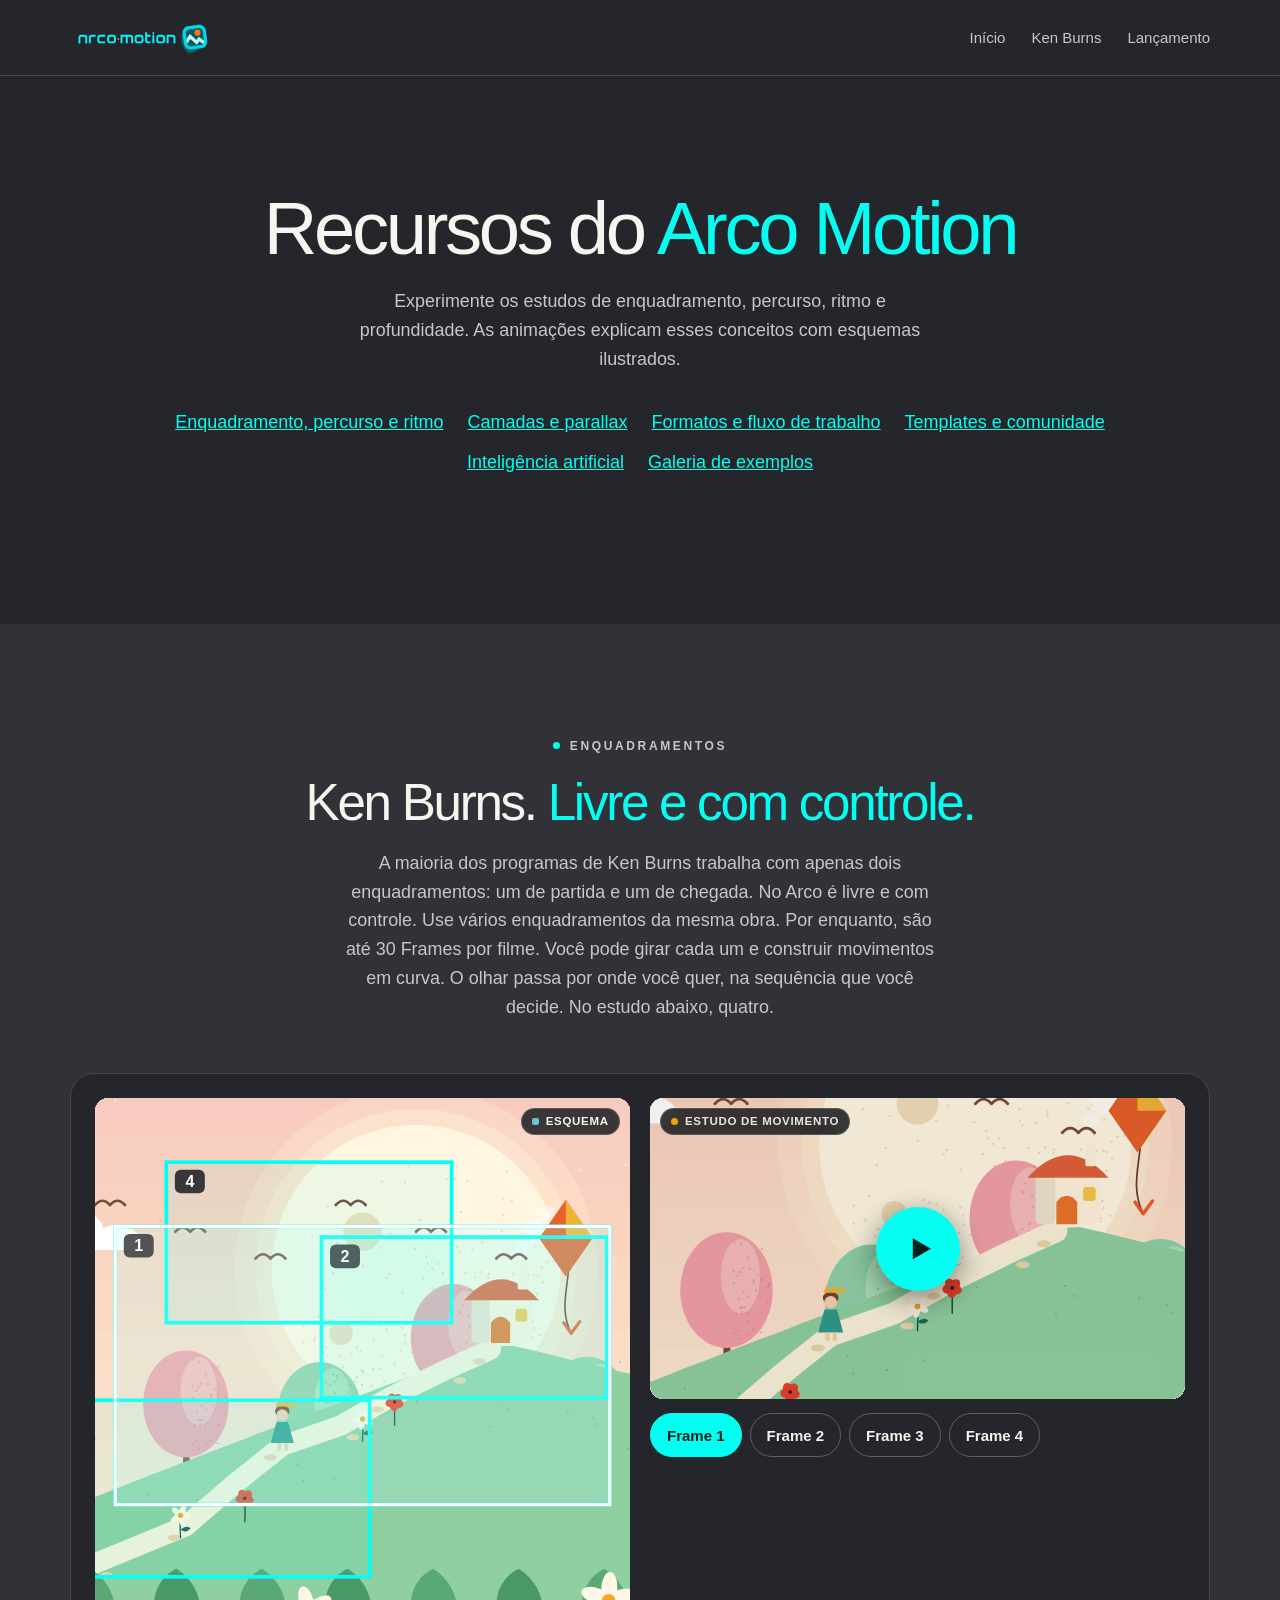
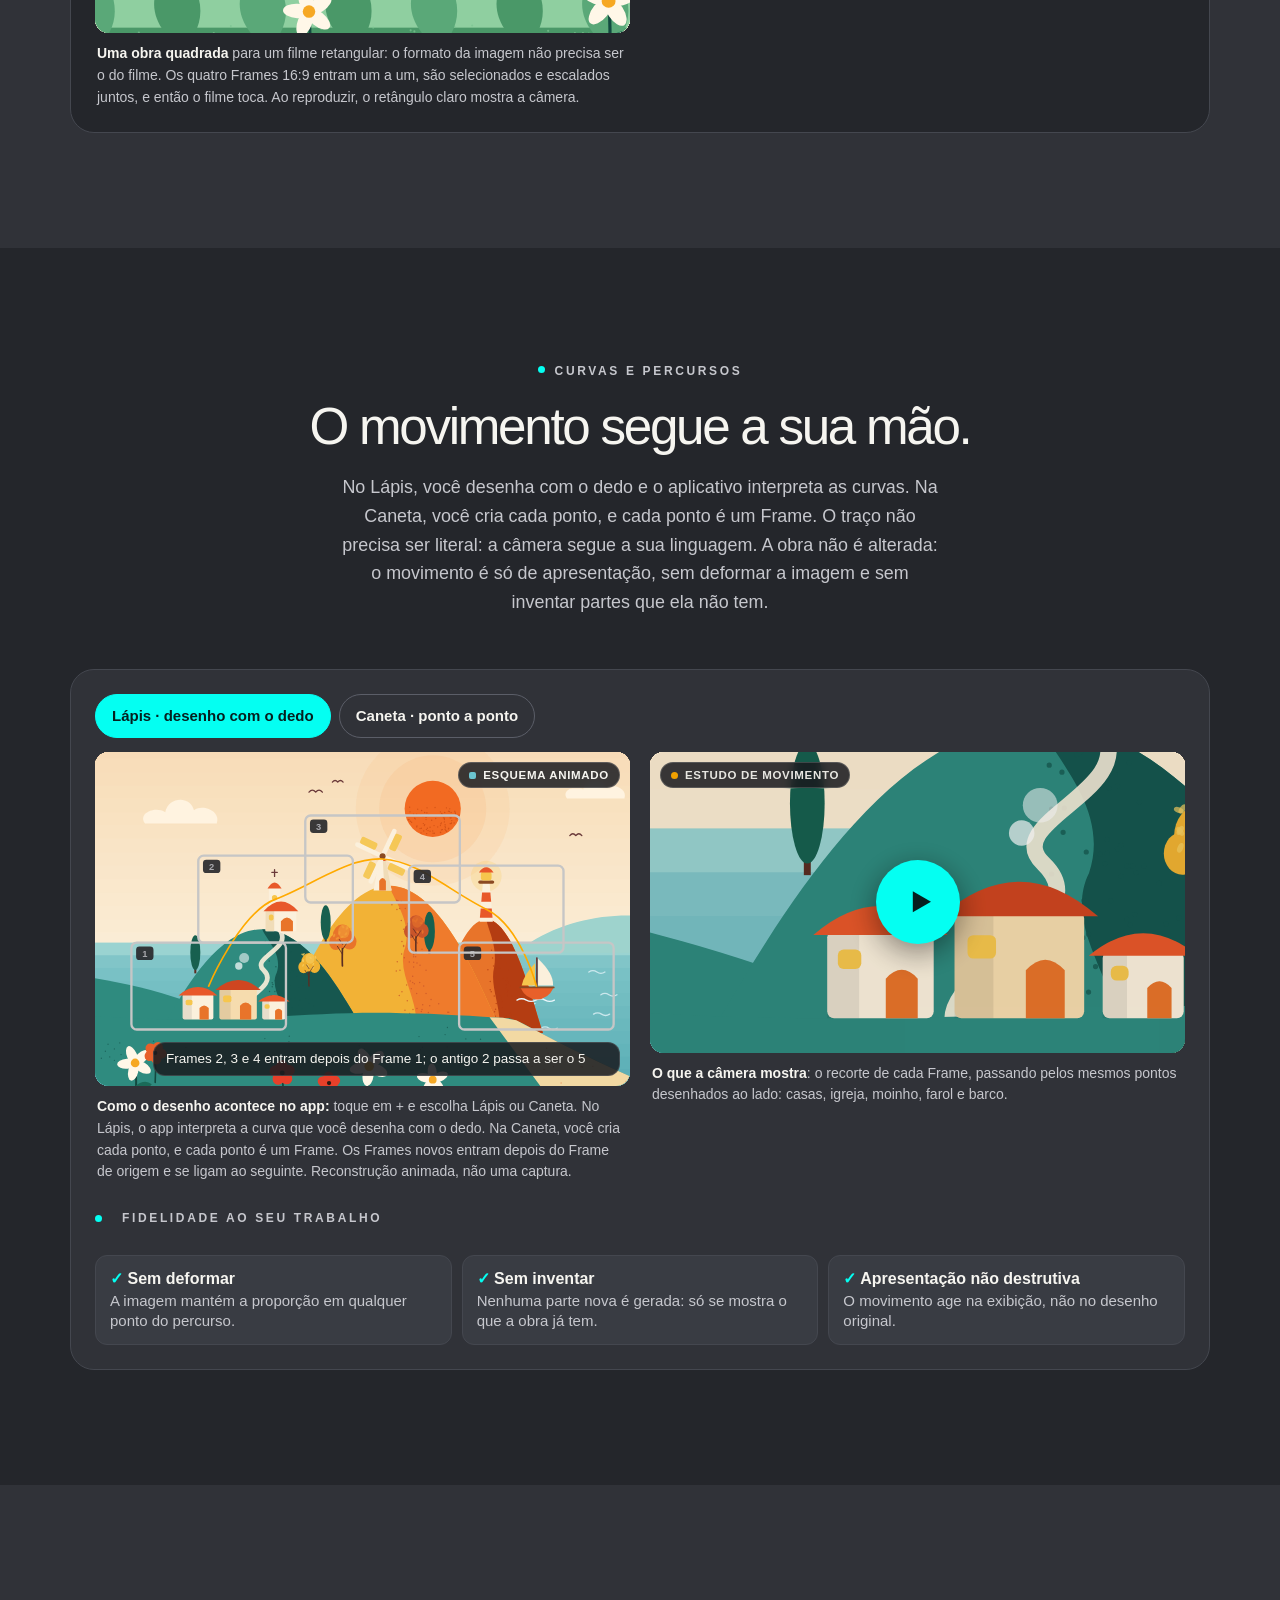
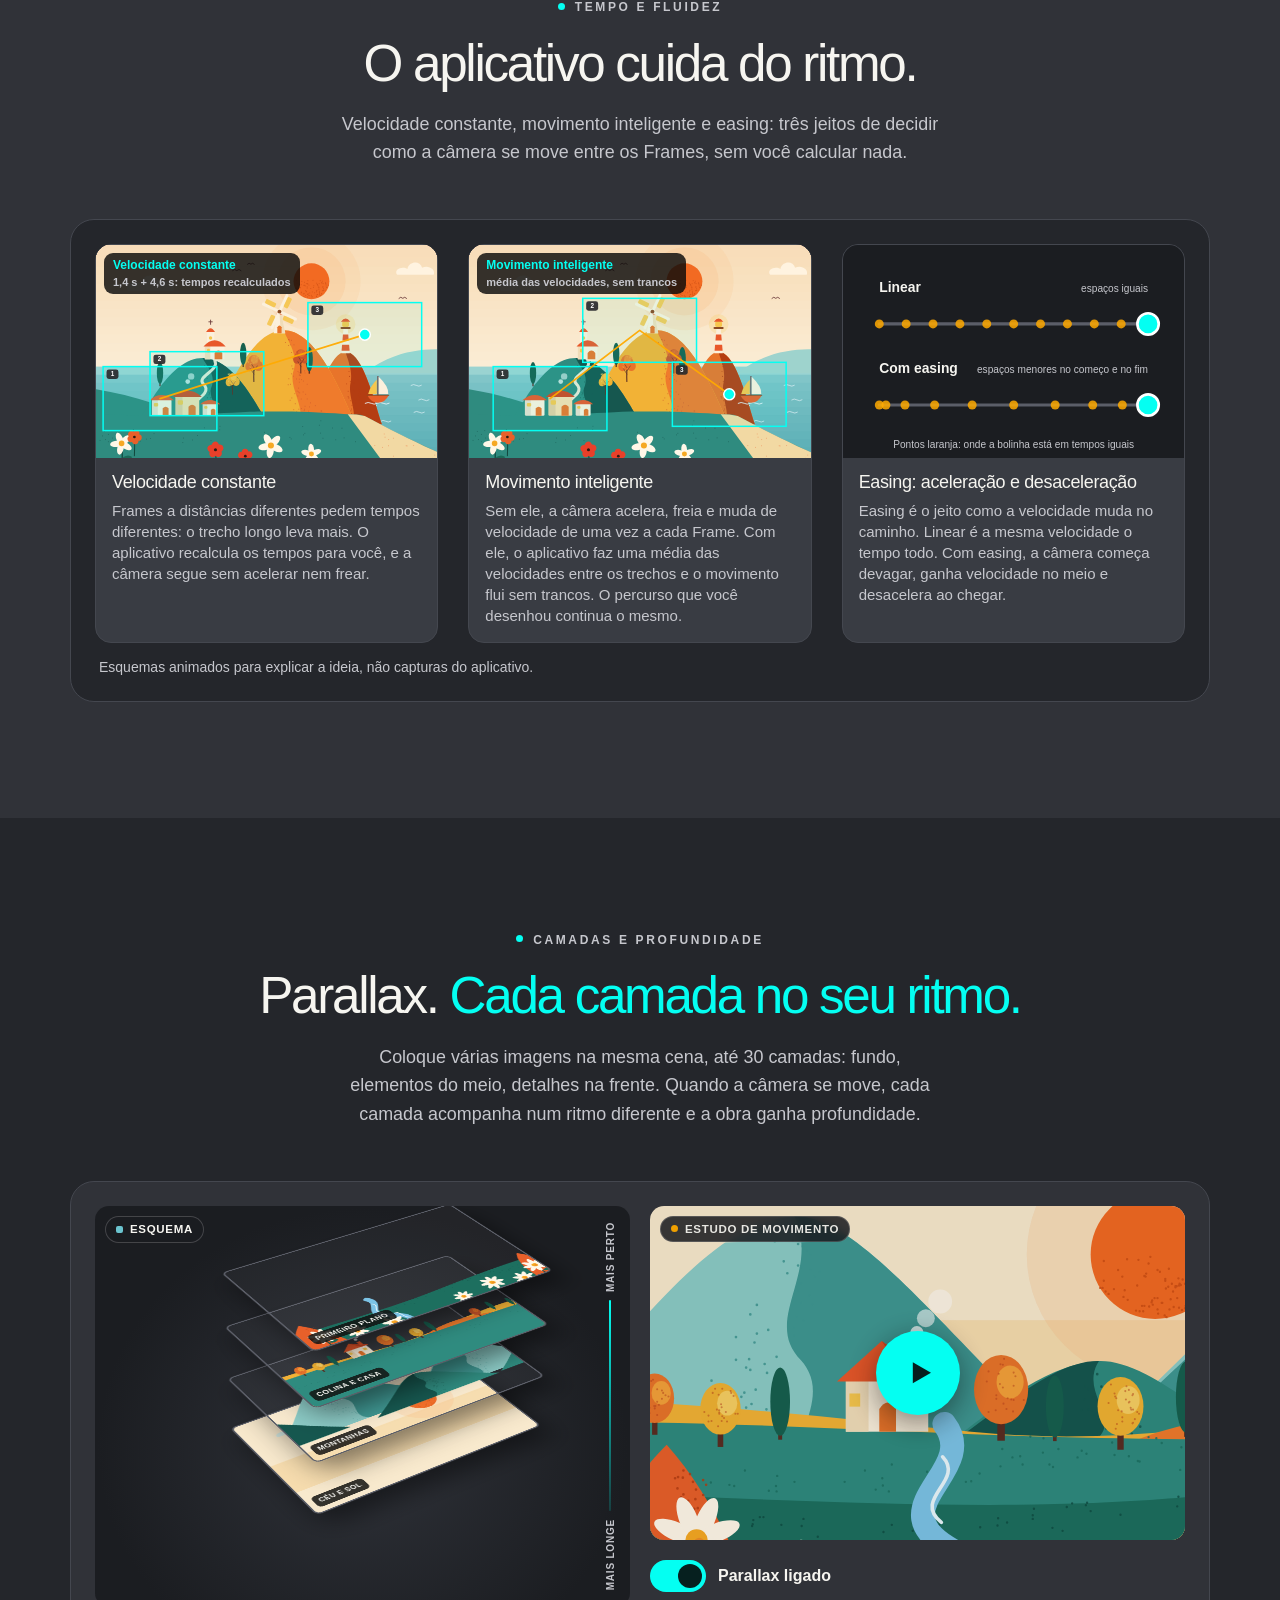
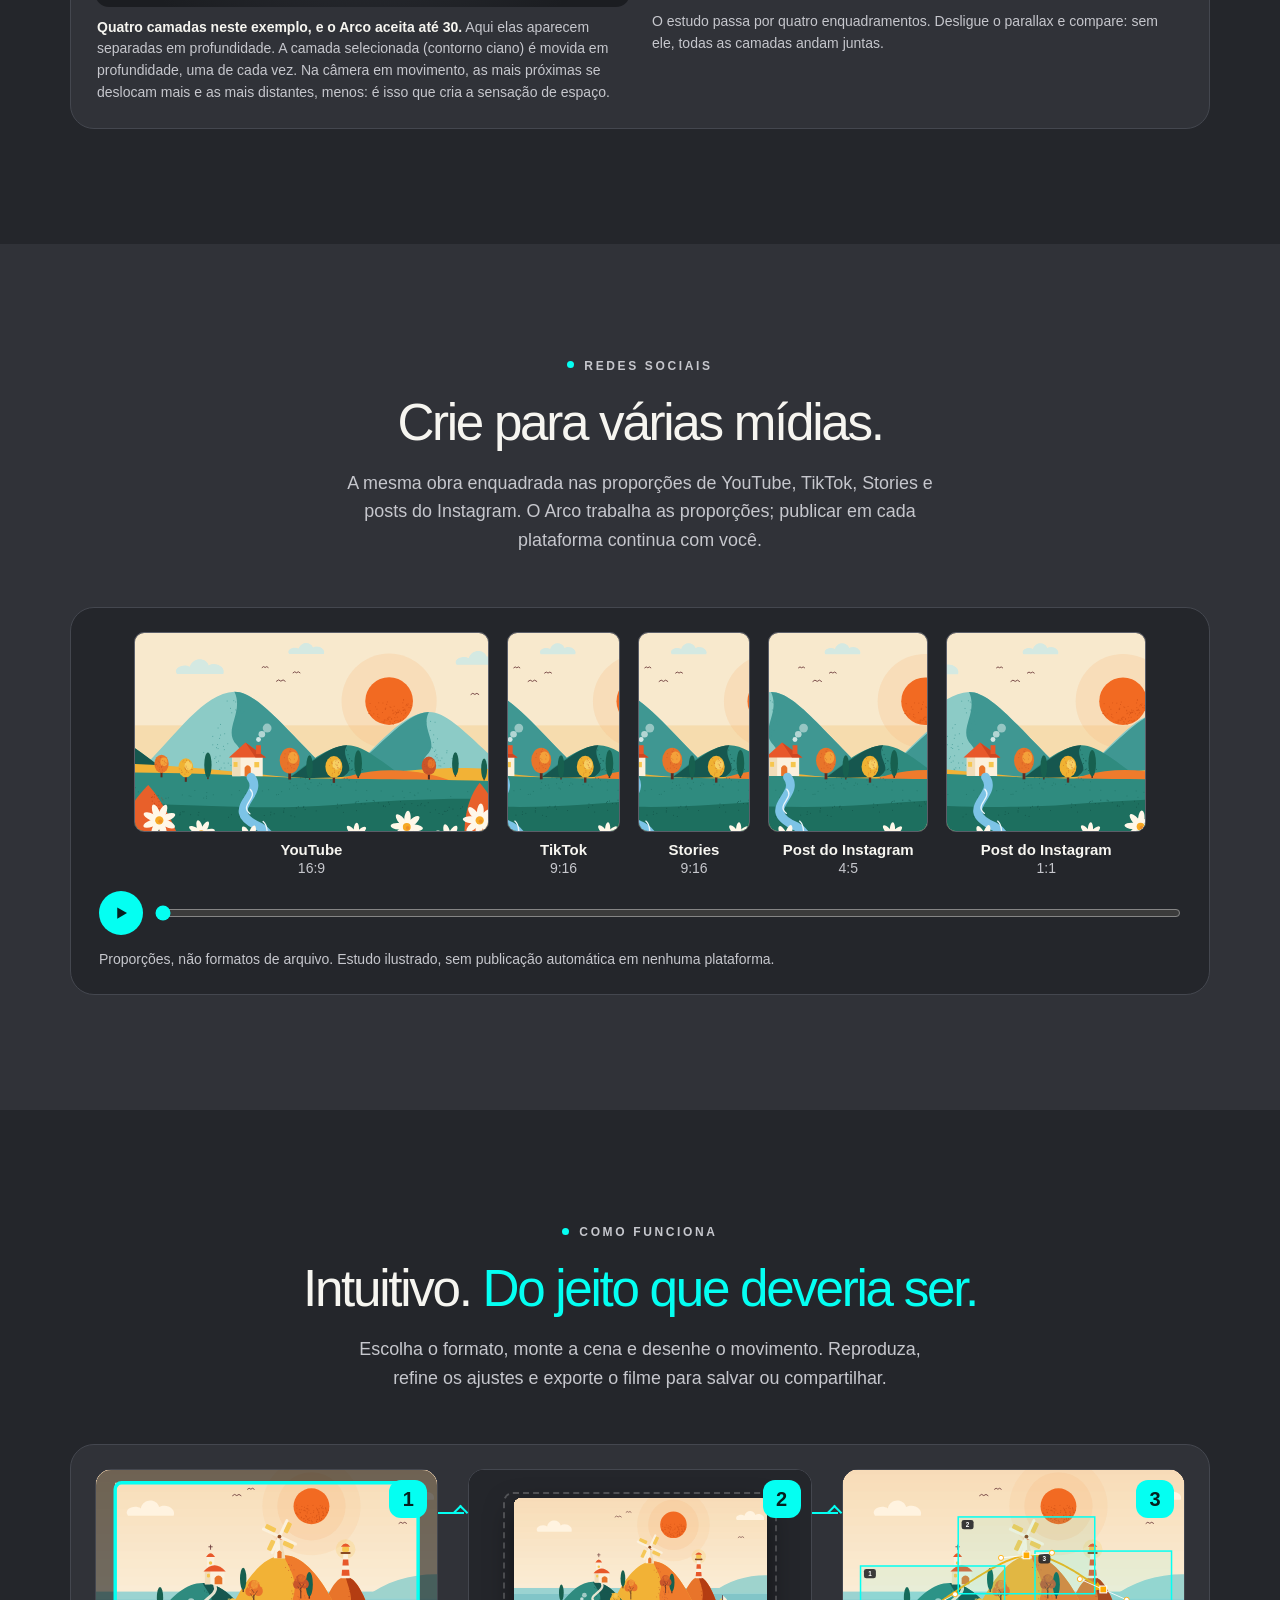
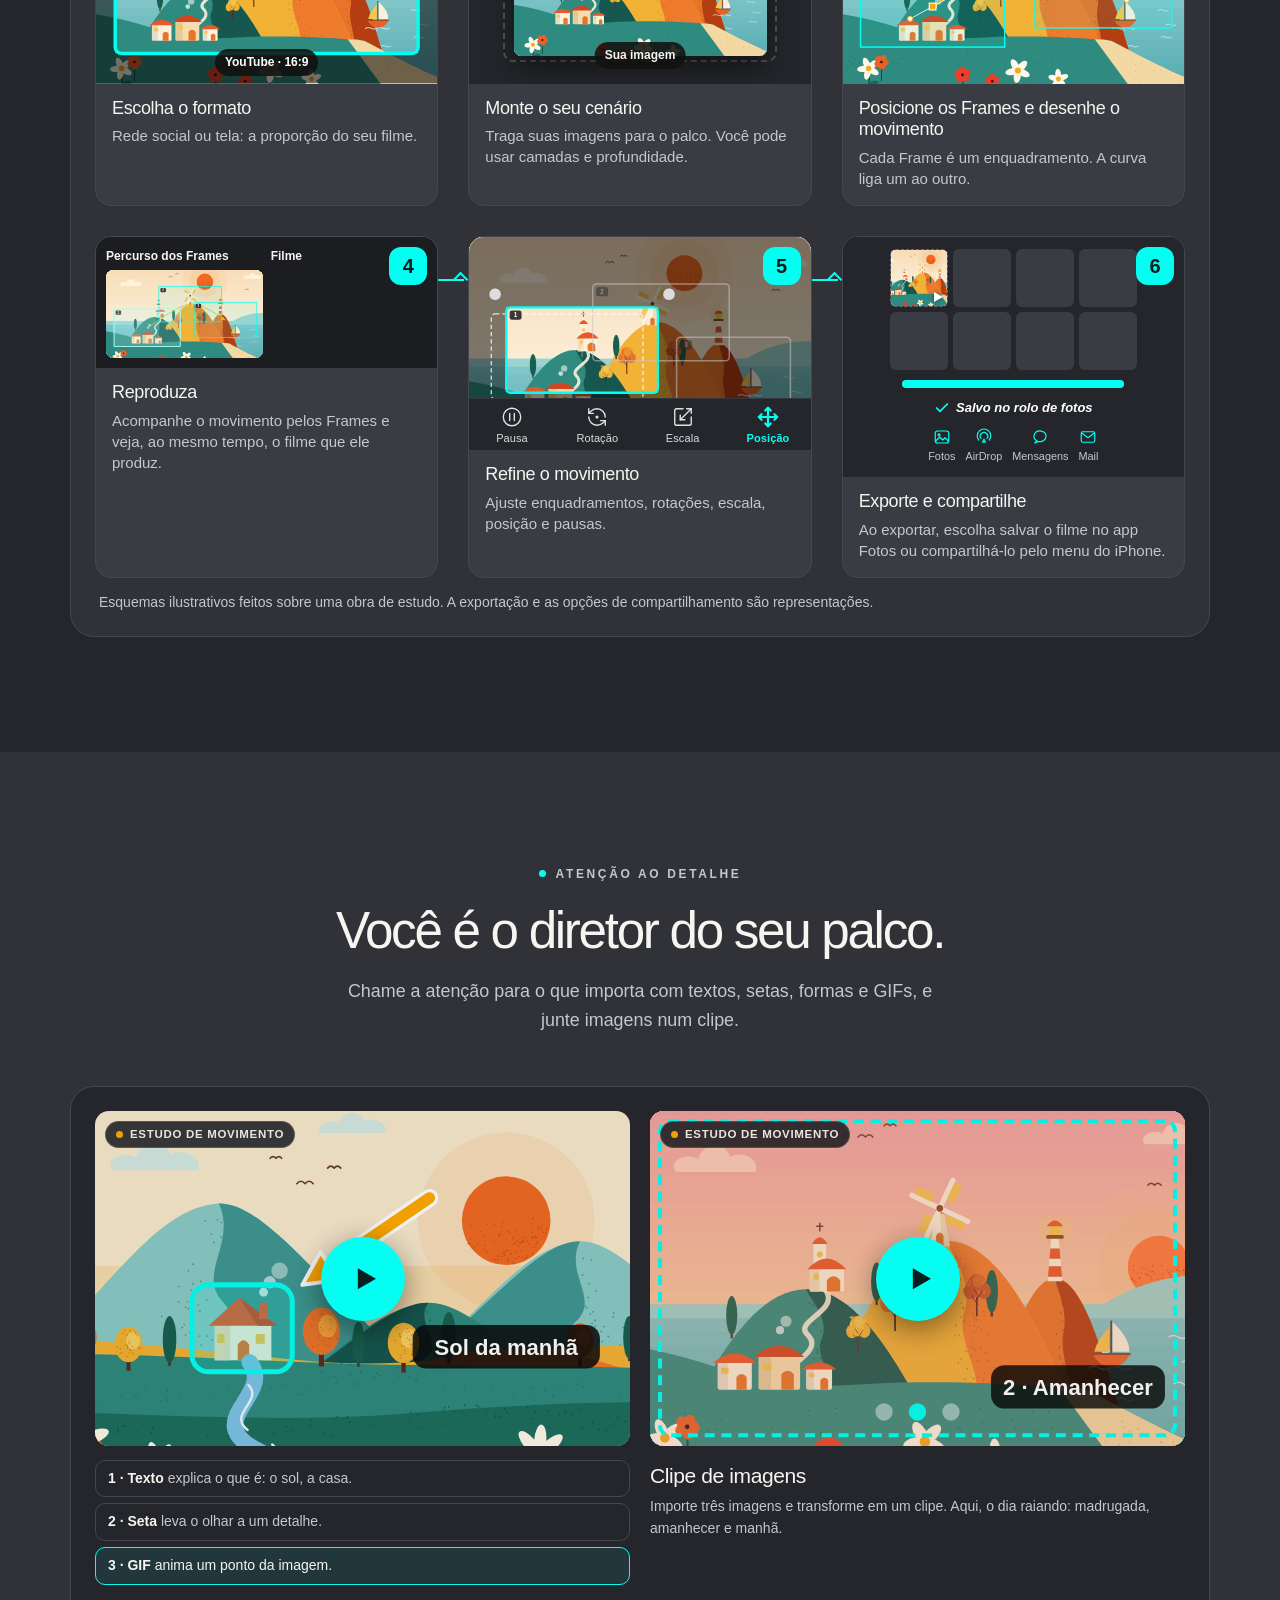
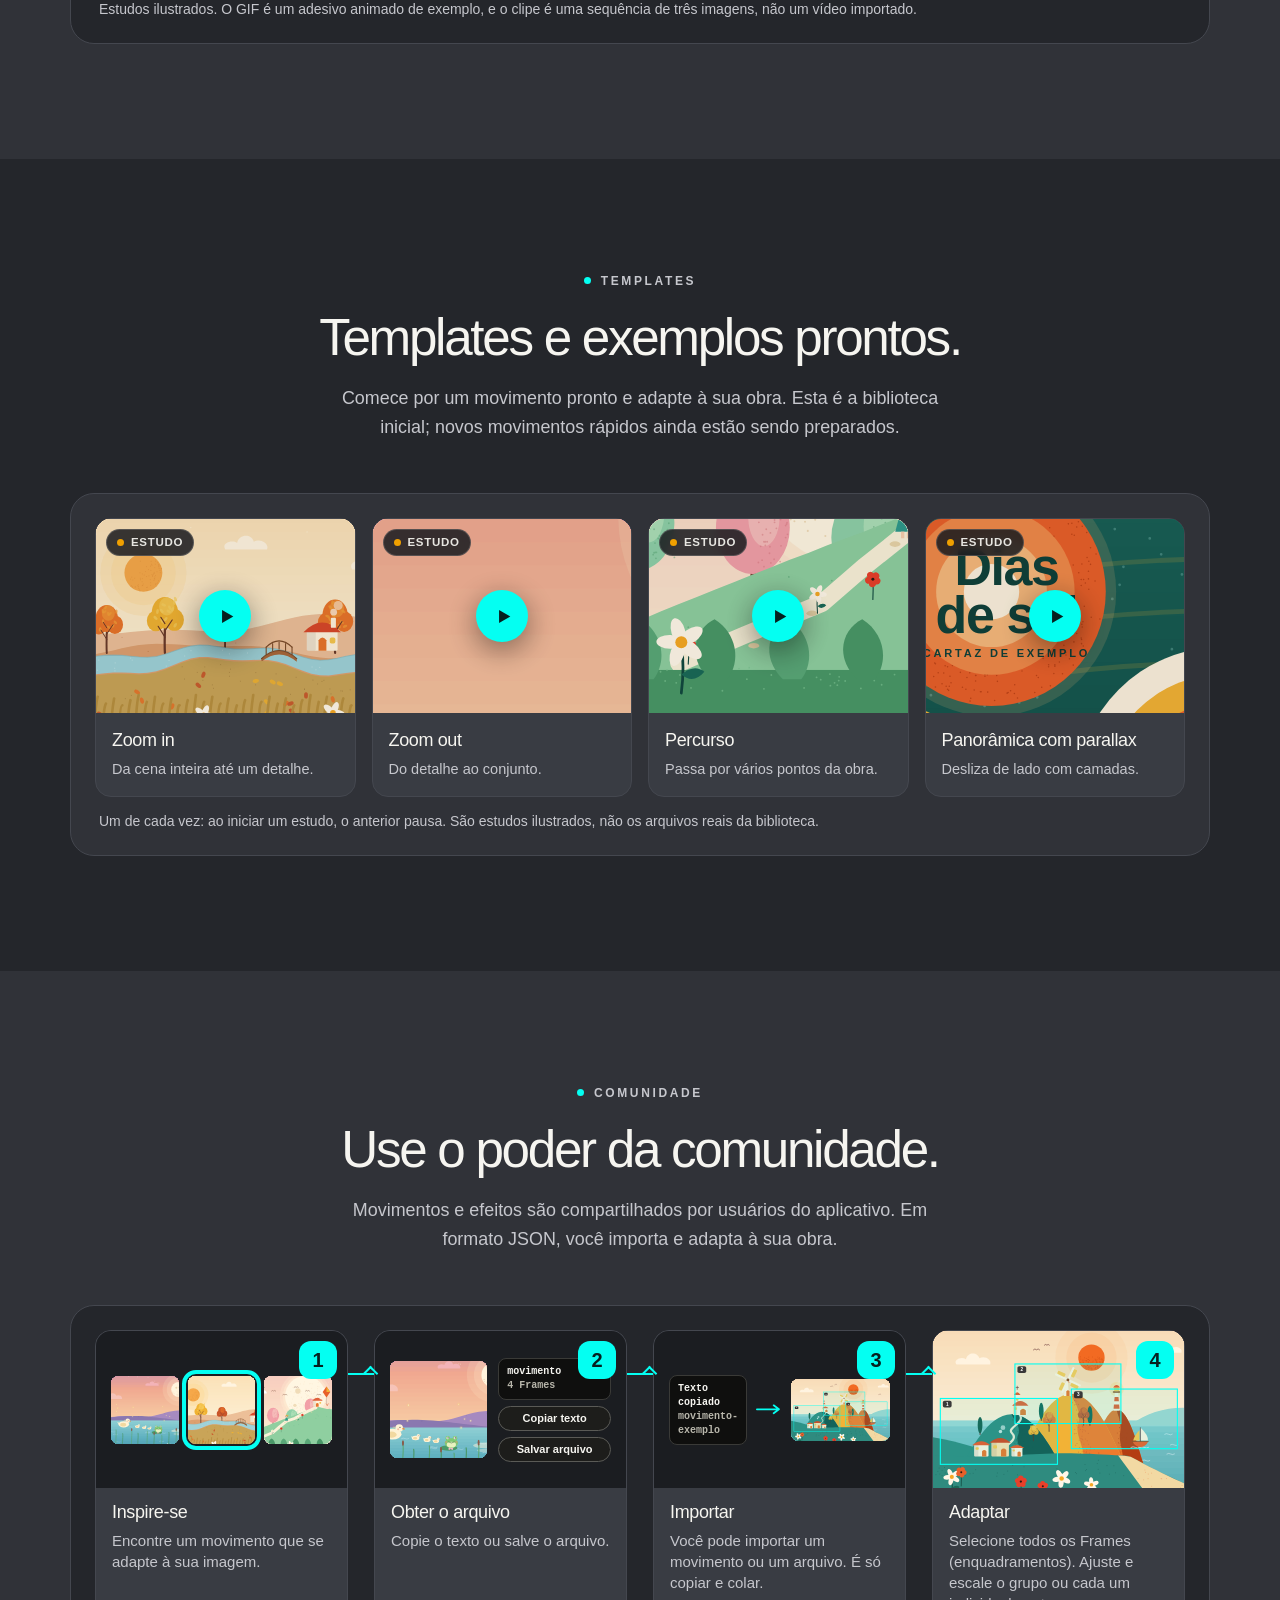
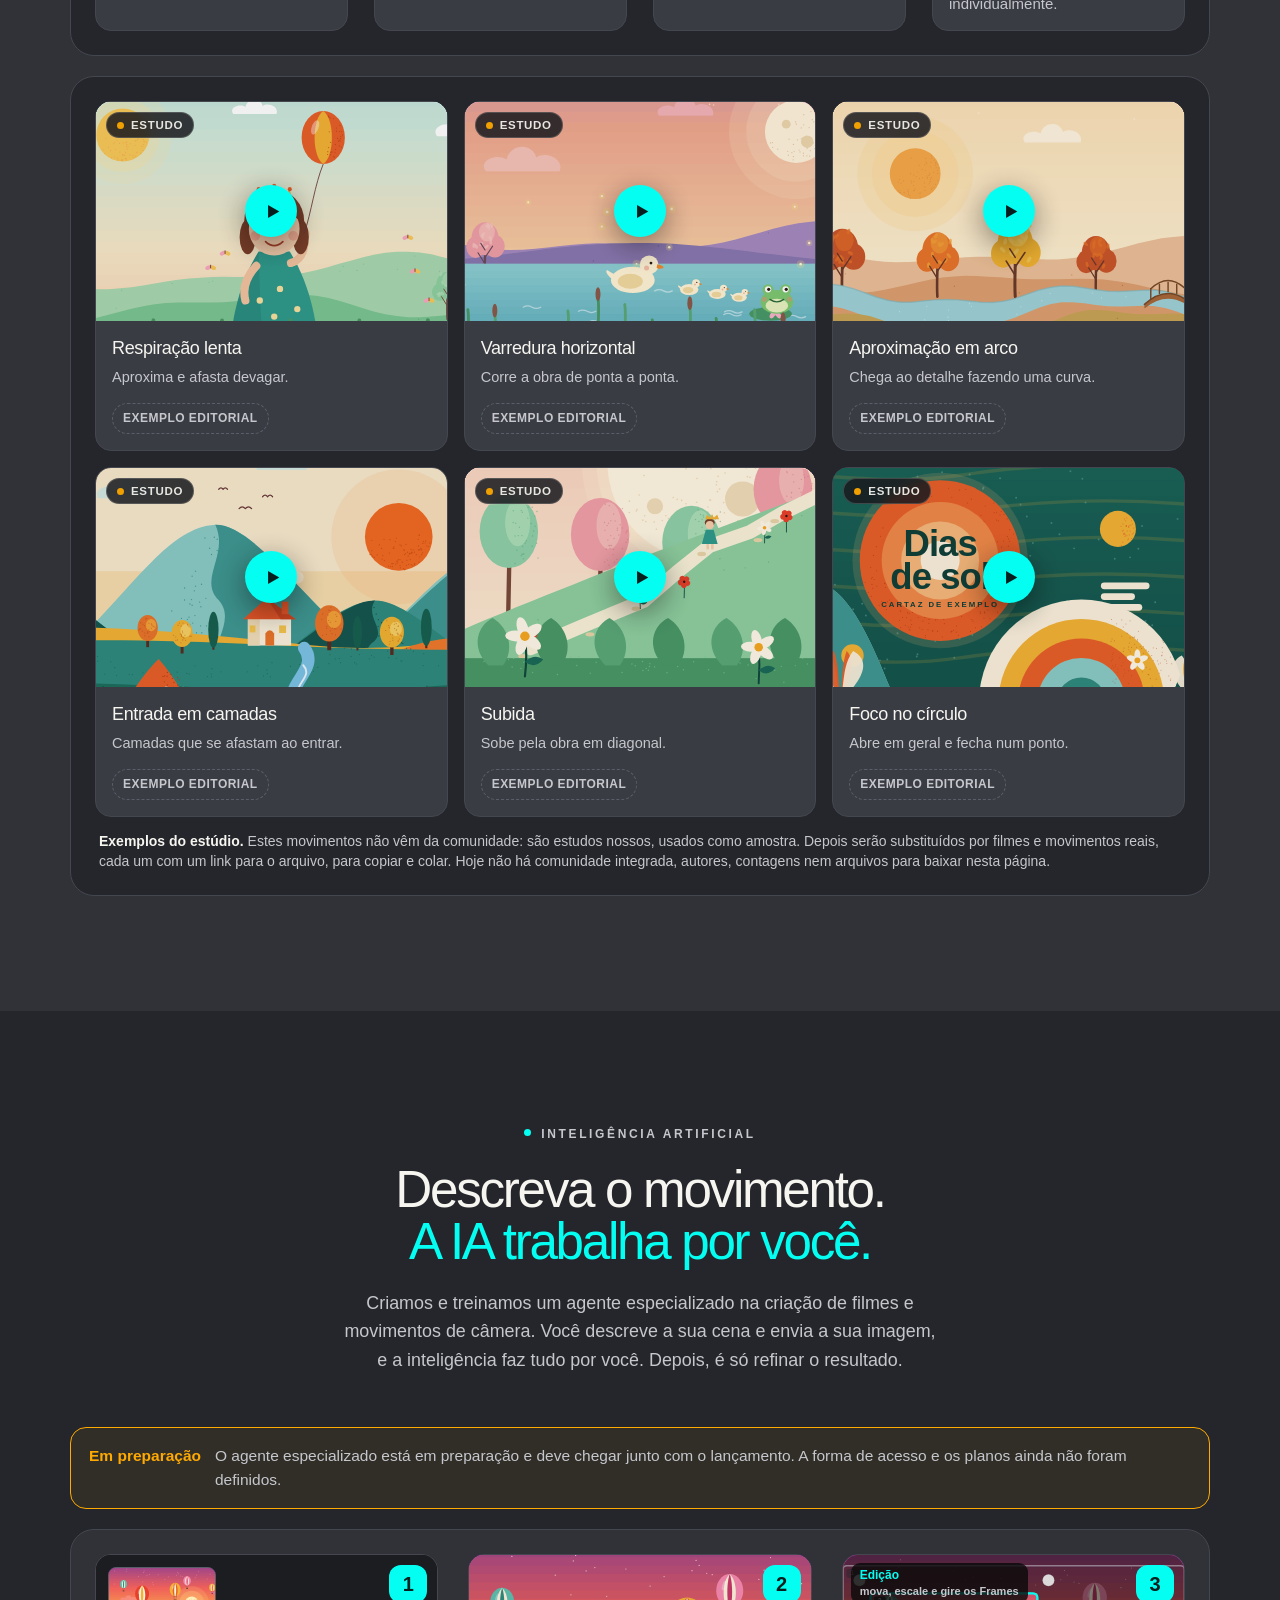
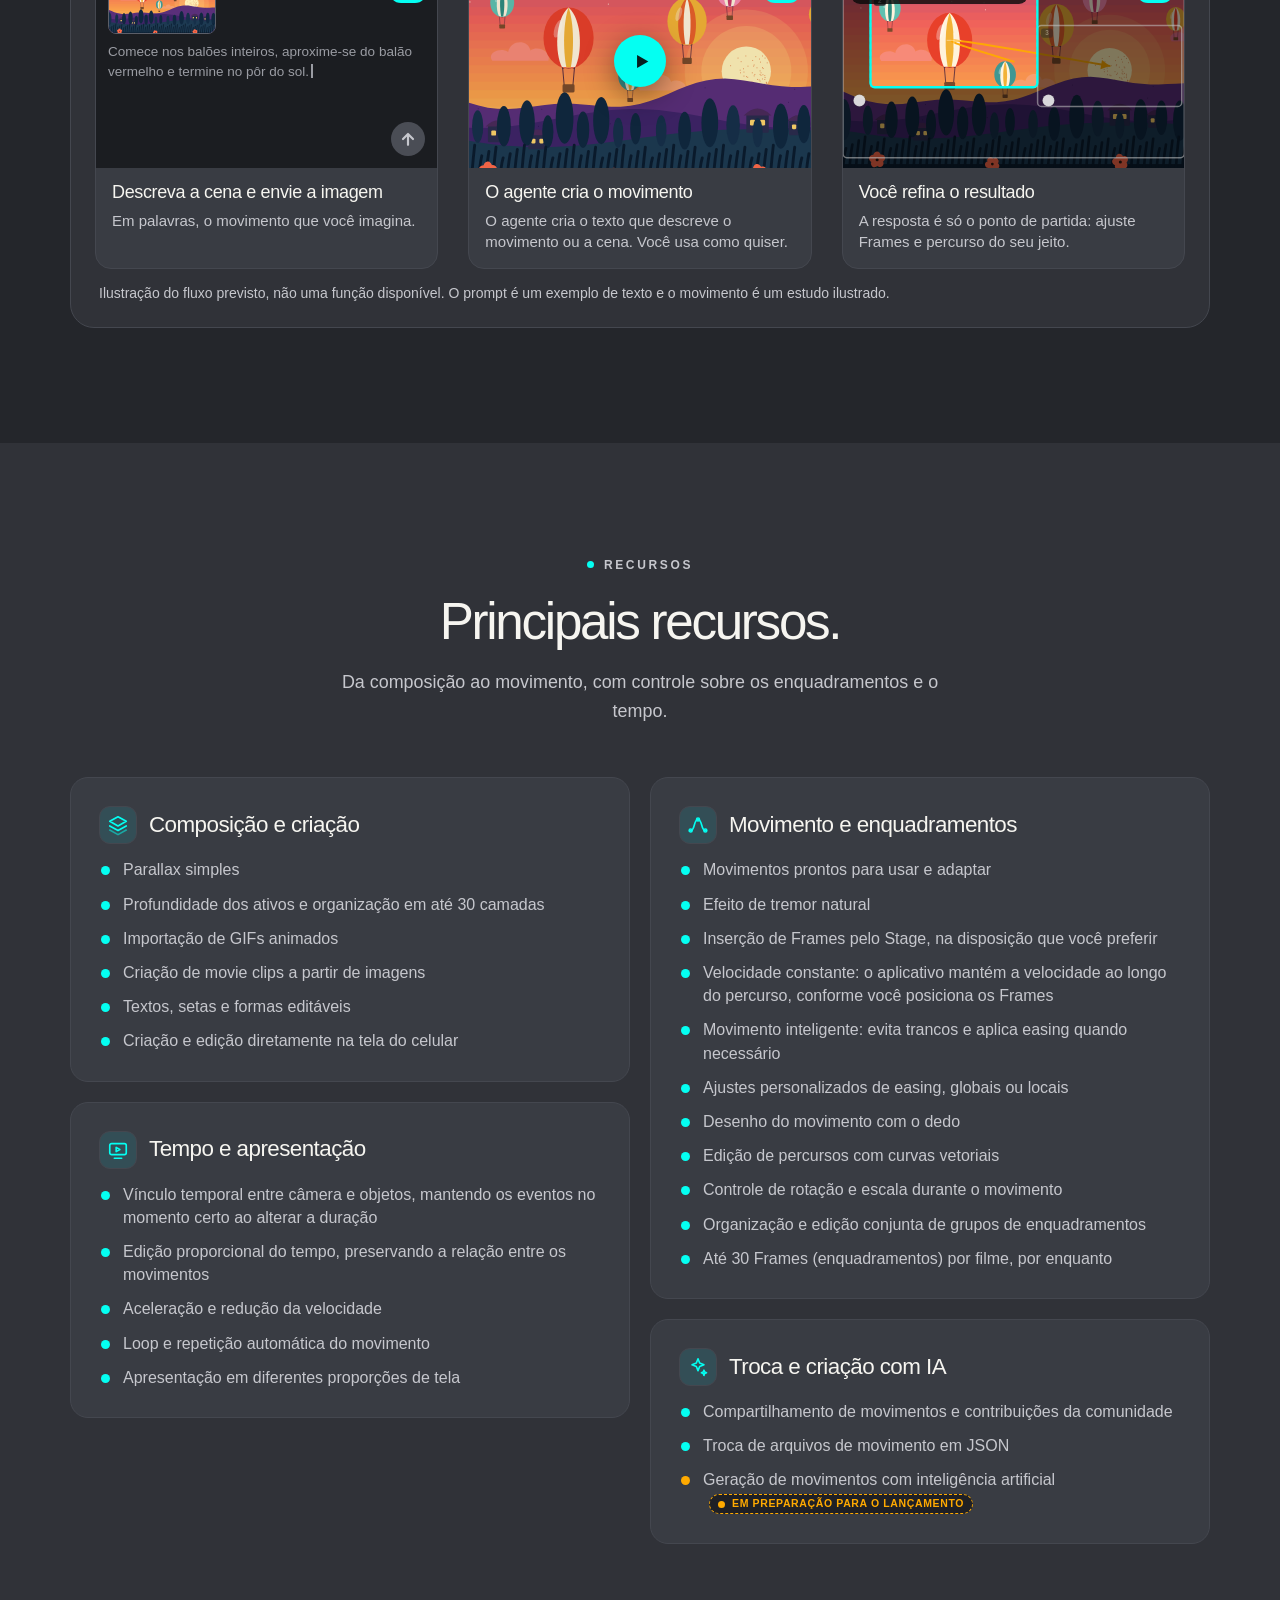
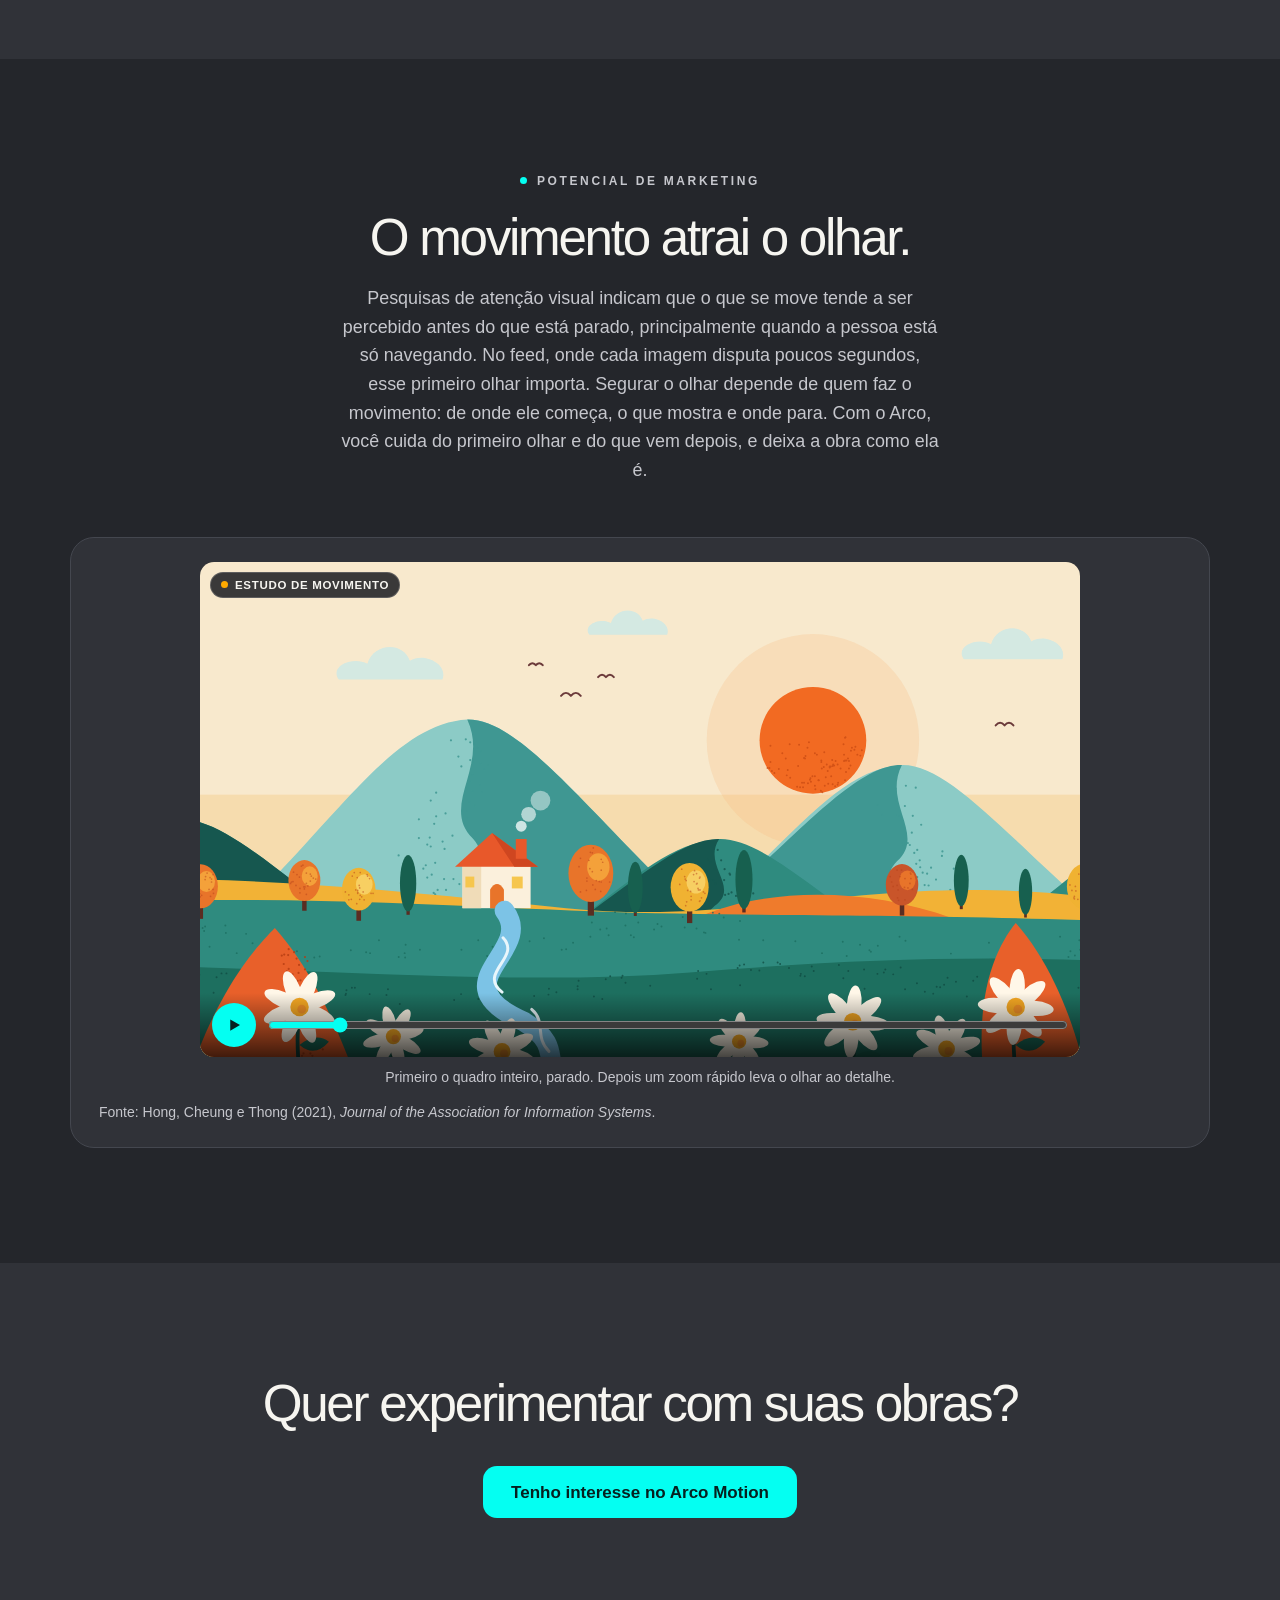
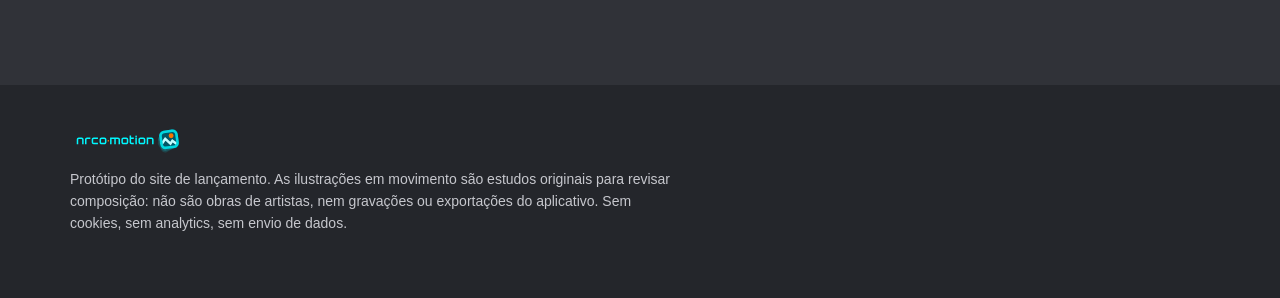
==== commit 9900aa3b: "Refina o tutorial em seis quadros" ====
--- a/recursos.html
+++ b/recursos.html
@@ -143,18 +143,18 @@
     <div class="head">
       <p class="hat">Como funciona</p>
       <h2 id="h-tutorial">Intuitivo. <span class="sub">Do jeito que deveria ser.</span></h2>
-      <p>Escolha o formato, traga sua imagem, posicione os Frames e desenhe o movimento, reproduza, ajuste só o ponto necessário e exporte. É nessa ordem que o Arco funciona, e os recursos das próximas seções partem daqui.</p>
+      <p>Escolha o formato, monte a cena e desenhe o movimento. Reproduza, refine os ajustes e exporte o filme para salvar ou compartilhar.</p>
     </div>
     <div class="media">
       <div class="flow f6" role="list" aria-label="Seis passos do Arco Motion">
         <article class="step" role="listitem"><div class="vis" data-vis="format"></div><span class="num" aria-hidden="true">1</span><h3>Escolha o formato</h3><p>Rede social ou tela: a proporção do seu filme.</p></article>
         <article class="step" role="listitem"><div class="vis" data-vis="image"></div><span class="num" aria-hidden="true">2</span><h3>Monte o seu cenário</h3><p>Traga suas imagens para o palco. Você pode usar camadas e profundidade.</p></article>
-        <article class="step" role="listitem"><div class="vis" data-vis="plan"></div><span class="num" aria-hidden="true">3</span><h3>Posicione Frames/câmeras e desenhe o movimento</h3><p>Cada Frame é um ponto de parada; a curva liga um ao outro.</p></article>
-        <article class="step" role="listitem"><div class="vis" data-vis="play"></div><span class="num" aria-hidden="true">4</span><h3>Reproduza</h3><p>Veja o percurso rodando, do começo ao fim.</p></article>
-        <article class="step" role="listitem"><div class="vis" data-vis="adjust"></div><span class="num" aria-hidden="true">5</span><h3>Ajuste o enquadramento</h3><p>Mexa só no ponto que precisa de acerto.</p></article>
-        <article class="step" role="listitem"><div class="vis" data-vis="export"></div><span class="num" aria-hidden="true">6</span><h3>Exporte</h3><p>O filme fica salvo no rolo de fotos, pronto para postar.</p></article>
-      </div>
-      <p class="media-note">Esquemas ilustrativos feitos sobre uma obra de estudo. Não são capturas de tela do aplicativo. O "rolo de fotos" é uma representação: as saídas de exportação ainda dependem da validação final do Arco.</p>
+        <article class="step" role="listitem"><div class="vis" data-vis="plan"></div><span class="num" aria-hidden="true">3</span><h3>Posicione os Frames e desenhe o movimento</h3><p>Cada Frame é um enquadramento. A curva liga um ao outro.</p></article>
+        <article class="step" role="listitem"><div class="vis" data-vis="play"></div><span class="num" aria-hidden="true">4</span><h3>Reproduza</h3><p>Acompanhe o movimento pelos Frames e veja, ao mesmo tempo, o filme que ele produz.</p></article>
+        <article class="step" role="listitem"><div class="vis" data-vis="adjust"></div><span class="num" aria-hidden="true">5</span><h3>Refine o movimento</h3><p>Ajuste enquadramentos, rotações, escala, posição e pausas.</p></article>
+        <article class="step" role="listitem"><div class="vis" data-vis="export"></div><span class="num" aria-hidden="true">6</span><h3>Exporte e compartilhe</h3><p>Ao exportar, escolha salvar o filme no app Fotos ou compartilhá-lo pelo menu do iPhone.</p></article>
+      </div>
+      <p class="media-note">Esquemas ilustrativos feitos sobre uma obra de estudo. A exportação e as opções de compartilhamento são representações.</p>
     </div>
   </div>
 </section>
--- a/css/style.css
+++ b/css/style.css
@@ -365,3 +365,21 @@
   .top .wrap:has(.landing-nav) { flex-wrap: wrap; gap: 8px 20px; }
   .landing-nav { display: flex; flex-wrap: wrap; gap: 4px 16px; }
 }
+
+.step .vis[data-vis="play"], .step .vis[data-vis="export"] { aspect-ratio: auto; min-height: 0; }
+.replay-pair { display: grid; grid-template-columns: repeat(2, minmax(0, 1fr)); gap: 8px; padding: 10px; }
+.replay-pair span { display: block; margin-bottom: 5px; color: var(--text); font-size: .75rem; font-weight: 700; }
+.replay-overview, .replay-pair .stagewrap { aspect-ratio: 16/9; height: auto; }
+.replay-overview { overflow: hidden; border-radius: 8px; }
+.replay-overview svg { display: block; width: 100%; height: 100%; }
+.replay-film .player { border-radius: 8px; }
+.replay-film .player .bar { position: static; opacity: 1; }
+.replay-film .player .bigplay { bottom: auto; height: auto; aspect-ratio: 16/9; }
+.replay-film .player .bigplay span { width: 38px; height: 38px; }
+.step .vis[data-vis="export"] .expbox { position: relative; padding: 12px; }
+.export-options { display: flex; flex-wrap: wrap; justify-content: center; gap: 6px 10px; margin: 0; padding: 0; list-style: none; }
+.export-options li { display: flex; flex-direction: column; align-items: center; gap: 2px; font-size: .68rem; color: var(--muted); }
+.export-options svg { color: var(--cyan); }
+@media (min-width: 900px) and (max-width: 1100px) {
+  .replay-pair { grid-template-columns: 1fr; }
+}
